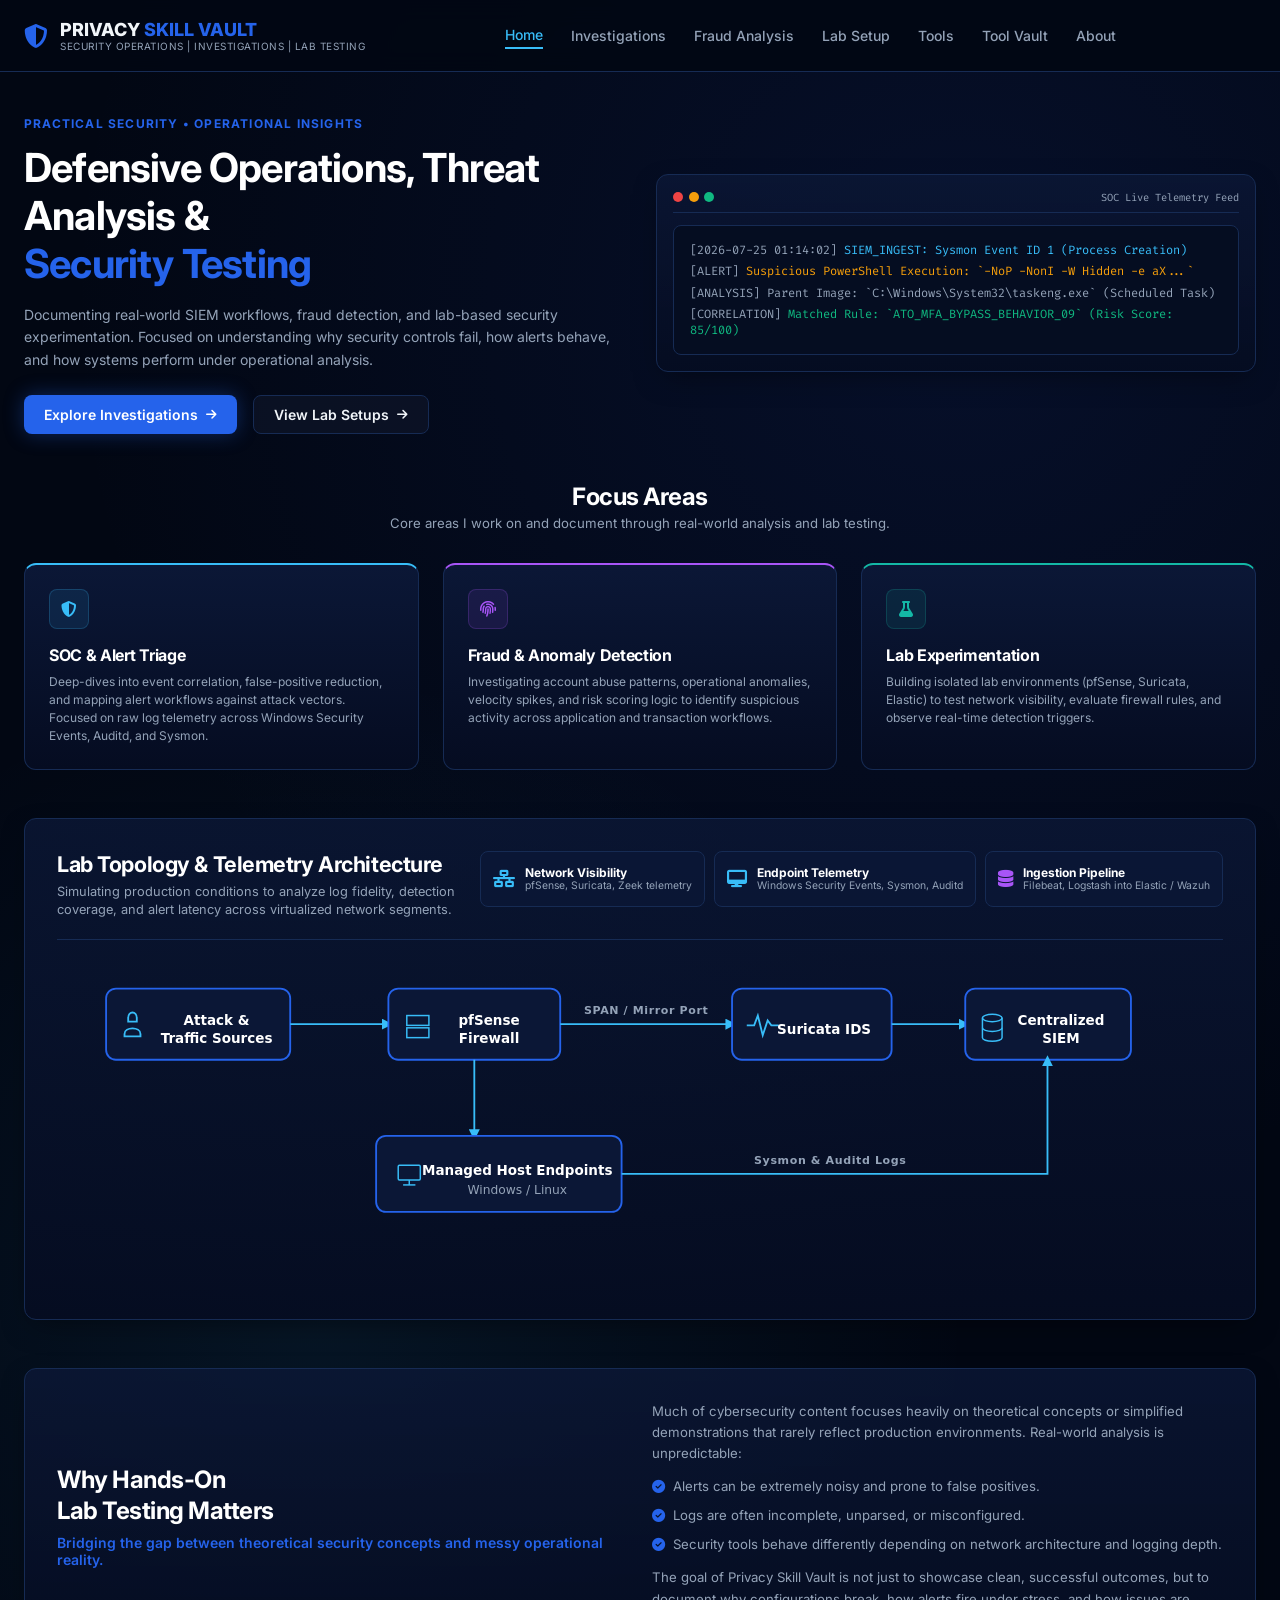
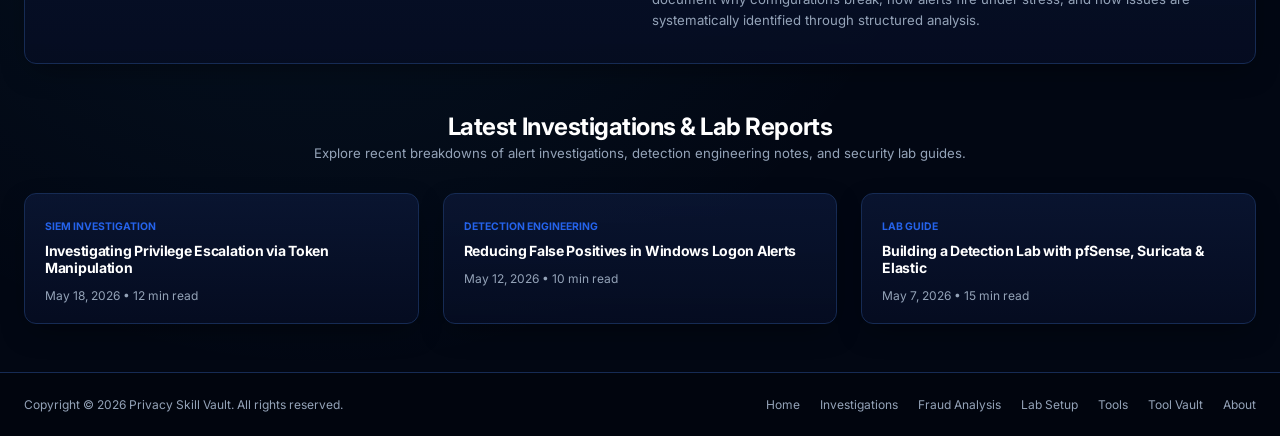
==== index.html @ c32d8d93 "Add styles for lab header and badges Added styles for lab header and badges layout." ====
<!DOCTYPE html>
<html lang="en">
<head>
  <meta charset="UTF-8">
  <meta name="viewport" content="width=device-width, initial-scale=1.0">
  <title>Privacy Skill Vault | Security Operations & Labs</title>
  
  <meta name="description" content="Documenting real-world threat analysis, cyber fraud administration, and lab-based defensive engineering.">
  <meta property="og:title" content="Privacy Skill Vault | Security Operations & Labs">
  <meta property="og:description" content="Operational investigations, fraud detection logic, and security lab blueprints.">
  <meta property="og:type" content="website">

  <link rel="preconnect" href="https://fonts.googleapis.com">
  <link rel="preconnect" href="https://fonts.gstatic.com" crossorigin>
  <link href="https://fonts.googleapis.com/css2?family=Fira+Code:wght@400;500;600&family=Inter:wght@400;500;600;700;800&display=swap" rel="stylesheet">
  
  <link rel="stylesheet" href="assets/css/style.css">
  <link rel="stylesheet" href="assets/css/responsive.css">
  <link rel="stylesheet" href="assets/css/animations.css">
  <link rel="stylesheet" href="https://cdnjs.cloudflare.com/ajax/libs/font-awesome/6.4.0/css/all.min.css">
</head>
<body>

  <!-- GLOBAL NAVBAR -->
  <header class="navbar">
    <div class="max-container nav-wrapper">
      <a href="index.html" class="brand-logo">
        <i class="fa-solid fa-shield-halved brand-logo-icon"></i>
        <div>
          <div class="brand-title">PRIVACY <span style="color: var(--accent-blue);">SKILL VAULT</span></div>
          <div class="brand-subtitle">Security Operations | Investigations | Lab Testing</div>
        </div>
      </a>

      <nav class="nav-links">
        <a href="index.html">Home</a>
        <a href="investigations.html">Investigations</a>
        <a href="fraud-analysis.html">Fraud Analysis</a>
        <a href="lab-setup.html">Lab Setup</a>
        <a href="tools.html">Tools</a>
        <a href="vault.html">Tool Vault</a>
        <a href="about.html">About</a>
      </nav>

      <div style="color: var(--text-muted); cursor: pointer;">
      </div>
    </div>
  </header>

  <!-- MAIN CONTENT CONTAINER -->
  <main class="max-container" style="padding-top: 2.5rem; padding-bottom: 3rem;">

    <!-- 1. HERO SECTION -->
    <section>
      <div class="grid-2" style="align-items: center; gap: 2rem;">
        <div>
          <span style="font-size: 0.75rem; font-weight: 700; letter-spacing: 0.1em; color: var(--accent-blue); text-transform: uppercase;">
            PRACTICAL SECURITY • OPERATIONAL INSIGHTS
          </span>
          <h1 style="font-size: 2.5rem; line-height: 1.2; margin-top: 0.75rem; margin-bottom: 1rem;">
            Defensive Operations, Threat Analysis & <br/><span style="color: var(--accent-blue);">Security Testing</span>
          </h1>
          <p style="color: var(--text-muted); font-size: 0.875rem; line-height: 1.6; margin-bottom: 1.5rem;">
            Documenting real-world SIEM workflows, fraud detection, and lab-based security experimentation. Focused on understanding why security controls fail, how alerts behave, and how systems perform under operational analysis.
          </p>
          <div style="display: flex; gap: 1rem;">
            <a href="investigations.html" class="btn btn-primary">
              Explore Investigations <i class="fa-solid fa-arrow-right" style="font-size: 0.75rem;"></i>
            </a>
            <a href="lab-setup.html" class="btn btn-secondary">
              View Lab Setups <i class="fa-solid fa-arrow-right" style="font-size: 0.75rem;"></i>
            </a>
          </div>
        </div>

        <div class="section-card" style="padding: 1rem;">
          <div class="flex-between" style="border-bottom: 1px solid var(--border-color); padding-bottom: 0.5rem; margin-bottom: 0.75rem;">
            <div style="display: flex; gap: 0.35rem;">
              <span style="width: 10px; height: 10px; border-radius: 50%; background: #ef4444; display: inline-block;"></span>
              <span style="width: 10px; height: 10px; border-radius: 50%; background: #f59e0b; display: inline-block;"></span>
              <span style="width: 10px; height: 10px; border-radius: 50%; background: #10b981; display: inline-block;"></span>
            </div>
            <span class="mono-font" style="font-size: 0.65rem; color: var(--text-muted);">SOC Live Telemetry Feed</span>
          </div>
          <div class="code-container">
            <p style="color: var(--cyan-glow);"><span style="color: var(--text-muted);">[2026-07-25 01:14:02]</span> SIEM_INGEST: Sysmon Event ID 1 (Process Creation)</p>
            <p style="color: var(--amber-alert); margin-top: 0.35rem;"><span style="color: var(--text-muted);">[ALERT]</span> Suspicious PowerShell Execution: `-NoP -NonI -W Hidden -e aX...`</p>
            <p style="color: var(--text-muted); margin-top: 0.35rem;"><span style="color: var(--text-muted);">[ANALYSIS]</span> Parent Image: `C:\Windows\System32\taskeng.exe` (Scheduled Task)</p>
            <p style="color: var(--emerald-success); margin-top: 0.35rem;"><span style="color: var(--text-muted);">[CORRELATION]</span> Matched Rule: `ATO_MFA_BYPASS_BEHAVIOR_09` (Risk Score: 85/100)</p>
          </div>
        </div>
      </div>
    </section>

    <!-- 2. FOCUS AREAS -->
    <section class="space-y">
      <div style="text-align: center; margin-bottom: 2rem;">
        <h2 style="font-size: 1.5rem;">Focus Areas</h2>
        <p style="color: var(--text-muted); font-size: 0.825rem; margin-top: 0.25rem;">Core areas I work on and document through real-world analysis and lab testing.</p>
      </div>

      <div class="grid-3">
        <div class="focus-card soc">
          <div style="width: 2.5rem; height: 2.5rem; border-radius: 0.5rem; background: rgba(56, 189, 248, 0.1); color: var(--cyan-glow); border: 1px solid rgba(56, 189, 248, 0.2); display: flex; align-items: center; justify-content: center; margin-bottom: 1rem;">
            <i class="fa-solid fa-shield-halved"></i>
          </div>
          <h3 style="font-size: 1rem; margin-bottom: 0.5rem;">SOC & Alert Triage</h3>
          <p style="color: var(--text-muted); font-size: 0.75rem; line-height: 1.5;">
            Deep-dives into event correlation, false-positive reduction, and mapping alert workflows against attack vectors. Focused on raw log telemetry across Windows Security Events, Auditd, and Sysmon.
          </p>
        </div>

        <div class="focus-card fraud">
          <div style="width: 2.5rem; height: 2.5rem; border-radius: 0.5rem; background: rgba(168, 85, 247, 0.1); color: var(--purple-glow); border: 1px solid rgba(168, 85, 247, 0.2); display: flex; align-items: center; justify-content: center; margin-bottom: 1rem;">
            <i class="fa-solid fa-fingerprint"></i>
          </div>
          <h3 style="font-size: 1rem; margin-bottom: 0.5rem;">Fraud & Anomaly Detection</h3>
          <p style="color: var(--text-muted); font-size: 0.75rem; line-height: 1.5;">
            Investigating account abuse patterns, operational anomalies, velocity spikes, and risk scoring logic to identify suspicious activity across application and transaction workflows.
          </p>
        </div>

        <div class="focus-card lab">
          <div style="width: 2.5rem; height: 2.5rem; border-radius: 0.5rem; background: rgba(20, 184, 166, 0.1); color: var(--teal-glow); border: 1px solid rgba(20, 184, 166, 0.2); display: flex; align-items: center; justify-content: center; margin-bottom: 1rem;">
            <i class="fa-solid fa-flask"></i>
          </div>
          <h3 style="font-size: 1rem; margin-bottom: 0.5rem;">Lab Experimentation</h3>
          <p style="color: var(--text-muted); font-size: 0.75rem; line-height: 1.5;">
            Building isolated lab environments (pfSense, Suricata, Elastic) to test network visibility, evaluate firewall rules, and observe real-time detection triggers.
          </p>
        </div>
      </div>
    </section>

    <!-- 3. LAB TOPOLOGY ARCHITECTURE -->
    <section class="section-card space-y">

      <style>
    .lab-header-container {
      display: flex;
      justify-content: space-between;
      align-items: center;
      border-bottom: 1px solid var(--border-color);
      padding-bottom: 1.25rem;
      margin-bottom: 1.5rem;
      gap: 1rem;
    }

    .lab-badges-wrapper {
      display: flex;
      gap: 0.6rem;
      flex-shrink: 0;
      align-items: center;
    }

    @media (max-width: 768px) {
      .lab-header-container {
        flex-direction: column;
        align-items: flex-start;
      }

      .lab-badges-wrapper {
        width: 100%;
        overflow-x: auto;
        padding-bottom: 0.5rem;
      }

      .lab-badge-item {
        min-width: 150px !important;
      }
    }
  </style>
      
      <!-- Top Header Row (Title Left + 3 Badges Right) -->
      <div style="display: flex; justify-content: space-between; align-items: flex-start; border-bottom: 1px solid var(--border-color); padding-bottom: 1.25rem; margin-bottom: 1.5rem; gap: 1rem;">
        
        <!-- Left Side: Title & Subtitle -->
        <div style="flex: 1; min-width: 250px;">
          <h2 style="font-size: 1.35rem; font-weight: 700; color: #fff; margin: 0 0 0.35rem 0;">Lab Topology &amp; Telemetry Architecture</h2>
          <p style="color: var(--text-muted); font-size: 0.8rem; margin: 0; line-height: 1.4; max-width: 480px;">
            Simulating production conditions to analyze log fidelity, detection coverage, and alert latency across virtualized network segments.
          </p>
        </div>

        <!-- Right Side: 3 Horizontal Badges -->
        <div style="display: flex; gap: 0.6rem; flex-shrink: 0; align-items: center;">
          
          <!-- Badge 1 -->
          <div style="background: rgba(11, 23, 54, 0.9); border: 1px solid var(--border-color); border-radius: 0.5rem; padding: 0.85rem 0.75rem; display: flex; align-items: center; gap: 0.6rem; min-width: 170px;">
            <i class="fa-solid fa-network-wired" style="color: var(--cyan-glow); font-size: 1.1rem; flex-shrink: 0;"></i>
            <div>
              <strong style="color: #fff; font-size: 0.75rem; display: block; line-height: 1.2;">Network Visibility</strong>
              <span style="color: var(--text-muted); font-size: 0.65rem; display: block; line-height: 1.2;">pfSense, Suricata, Zeek telemetry</span>
            </div>
          </div>

          <!-- Badge 2 -->
          <div style="background: rgba(11, 23, 54, 0.9); border: 1px solid var(--border-color); border-radius: 0.5rem; padding: 0.85rem 0.75rem; display: flex; align-items: center; gap: 0.6rem; min-width: 170px;">
            <i class="fa-solid fa-desktop" style="color: var(--cyan-glow); font-size: 1.1rem; flex-shrink: 0;"></i>
            <div>
              <strong style="color: #fff; font-size: 0.75rem; display: block; line-height: 1.2;">Endpoint Telemetry</strong>
              <span style="color: var(--text-muted); font-size: 0.65rem; display: block; line-height: 1.2;">Windows Security Events, Sysmon, Auditd</span>
            </div>
          </div>

          <!-- Badge 3 -->
          <div style="background: rgba(11, 23, 54, 0.9); border: 1px solid var(--border-color); border-radius: 0.5rem; padding: 0.85rem 0.75rem; display: flex; align-items: center; gap: 0.6rem; min-width: 170px;">
            <i class="fa-solid fa-database" style="color: var(--purple-glow); font-size: 1.1rem; flex-shrink: 0;"></i>
            <div>
              <strong style="color: #fff; font-size: 0.75rem; display: block; line-height: 1.2;">Ingestion Pipeline</strong>
              <span style="color: var(--text-muted); font-size: 0.65rem; display: block; line-height: 1.2;">Filebeat, Logstash into Elastic / Wazuh</span>
            </div>
          </div>

        </div>
      </div>

      <!-- Diagram Canvas -->
      <div style=padding: 2rem 1.5rem; border-radius: 0.75rem; border: 1px solid var(--border-color); position: relative; overflow-x: auto;">
        <svg viewBox="0 0 950 260" style="width: 100%; min-width: 800px; height: auto; font-family: system-ui, -apple-system, sans-serif;">
          <defs>
            <marker id="blue-arrow" viewBox="0 0 10 10" refX="6" refY="5" markerWidth="6" markerHeight="6" orient="auto-start-reverse">
              <path d="M 0 0 L 10 5 L 0 10 z" fill="#38bdf8" />
            </marker>
          </defs>

          <!-- 1. Attack & Traffic Sources Node -->
          <g transform="translate(40, 20)">
            <rect width="150" height="58" rx="8" fill="#0b1736" stroke="#2563eb" stroke-width="1.5"/>
            <!-- Attacker Icon -->
            <path d="M18 24 C18 18 25 18 25 24 L25 27 L18 27 Z M15 37 C15 31 28 31 28 37 L28 39 L15 39 Z" fill="none" stroke="#38bdf8" stroke-width="1.5"/>
            <text x="90" y="30" fill="#fff" text-anchor="middle" font-size="11" font-weight="700">Attack &amp;</text>
            <text x="90" y="44" fill="#fff" text-anchor="middle" font-size="11" font-weight="700">Traffic Sources</text>
          </g>

          <!-- Arrow 1: Attack -> pfSense -->
          <line x1="190" y1="49" x2="270" y2="49" stroke="#38bdf8" stroke-width="1.5" marker-end="url(#blue-arrow)"/>

          <!-- 2. pfSense Firewall Node -->
          <g transform="translate(270, 20)">
            <rect width="140" height="58" rx="8" fill="#0b1736" stroke="#2563eb" stroke-width="1.5"/>
            <!-- Firewall Bricks Icon -->
            <rect x="15" y="22" width="18" height="8" fill="none" stroke="#38bdf8" stroke-width="1.2"/>
            <rect x="15" y="32" width="18" height="8" fill="none" stroke="#38bdf8" stroke-width="1.2"/>
            <text x="82" y="30" fill="#fff" text-anchor="middle" font-size="11" font-weight="700">pfSense</text>
            <text x="82" y="44" fill="#fff" text-anchor="middle" font-size="11" font-weight="700">Firewall</text>
          </g>

          <!-- Arrow 2: pfSense -> Suricata (SPAN / Mirror Port) -->
          <line x1="410" y1="49" x2="550" y2="49" stroke="#38bdf8" stroke-width="1.5" marker-end="url(#blue-arrow)"/>
          <text x="480" y="41" fill="#94a3b8" text-anchor="middle" font-size="9" font-weight="600" letter-spacing="0.5">SPAN / Mirror Port</text>

          <!-- 3. Suricata IDS Node -->
          <g transform="translate(550, 20)">
            <rect width="130" height="58" rx="8" fill="#0b1736" stroke="#2563eb" stroke-width="1.5"/>
            <!-- Pulse Icon -->
            <path d="M12 30 L18 30 L21 22 L25 38 L29 26 L32 30 L38 30" fill="none" stroke="#38bdf8" stroke-width="1.5"/>
            <text x="75" y="37" fill="#fff" text-anchor="middle" font-size="11" font-weight="700">Suricata IDS</text>
          </g>

          <!-- Arrow 3: Suricata -> SIEM -->
          <line x1="680" y1="49" x2="740" y2="49" stroke="#38bdf8" stroke-width="1.5" marker-end="url(#blue-arrow)"/>

          <!-- 4. Centralized SIEM Node -->
          <g transform="translate(740, 20)">
            <rect width="135" height="58" rx="8" fill="#0b1736" stroke="#2563eb" stroke-width="1.5"/>
            <!-- Database Icon -->
            <ellipse cx="22" cy="24" rx="8" ry="3" fill="none" stroke="#38bdf8" stroke-width="1.2"/>
            <path d="M14 24 v8 c0 1.6 3.5 3 8 3 s8 -1.4 8 -3 v-8" fill="none" stroke="#38bdf8" stroke-width="1.2"/>
            <path d="M14 32 v8 c0 1.6 3.5 3 8 3 s8 -1.4 8 -3 v-8" fill="none" stroke="#38bdf8" stroke-width="1.2"/>
            <text x="78" y="30" fill="#fff" text-anchor="middle" font-size="11" font-weight="700">Centralized</text>
            <text x="78" y="44" fill="#fff" text-anchor="middle" font-size="11" font-weight="700">SIEM</text>
          </g>

          <!-- Downward Arrow from pfSense to Managed Host Endpoints -->
          <path d="M 340 78 L 340 140" fill="none" stroke="#38bdf8" stroke-width="1.5" marker-end="url(#blue-arrow)"/>

          <!-- 5. Managed Host Endpoints Node -->
          <g transform="translate(260, 140)">
            <rect width="200" height="62" rx="8" fill="#0b1736" stroke="#2563eb" stroke-width="1.5"/>
            <!-- Monitor Icon -->
            <rect x="18" y="24" width="18" height="12" rx="1" fill="none" stroke="#38bdf8" stroke-width="1.2"/>
            <line x1="27" y1="36" x2="27" y2="40" stroke="#38bdf8" stroke-width="1.2"/>
            <line x1="22" y1="40" x2="32" y2="40" stroke="#38bdf8" stroke-width="1.2"/>
            <text x="115" y="32" fill="#fff" text-anchor="middle" font-size="11" font-weight="700">Managed Host Endpoints</text>
            <text x="115" y="47" fill="#94a3b8" text-anchor="middle" font-size="10">Windows / Linux</text>
          </g>

          <!-- Arrow 4: Managed Host Endpoints -> Centralized SIEM (Sysmon & Auditd Logs) -->
          <path d="M 460 171 L 807 171 L 807 78" fill="none" stroke="#38bdf8" stroke-width="1.5" marker-end="url(#blue-arrow)"/>
          <text x="630" y="163" fill="#94a3b8" text-anchor="middle" font-size="9" font-weight="600" letter-spacing="0.5">Sysmon &amp; Auditd Logs</text>
        </svg>
      </div>

    </section>

    <!-- 4. OPERATIONAL METHODOLOGY -->
    <section class="section-card space-y">
      <div class="grid-2" style="align-items: center;">
        <div>
          <h2 style="font-size: 1.5rem; line-height: 1.3;">Why Hands-On<br/>Lab Testing Matters</h2>
          <p style="color: var(--accent-blue); font-size: 0.875rem; margin-top: 0.5rem; font-weight: 600;">Bridging the gap between theoretical security concepts and messy operational reality.</p>
        </div>
        <div style="font-size: 0.825rem; color: var(--text-muted); line-height: 1.6;">
          <p>Much of cybersecurity content focuses heavily on theoretical concepts or simplified demonstrations that rarely reflect production environments. Real-world analysis is unpredictable:</p>
          <ul style="list-style: none; margin-top: 0.75rem; display: flex; flex-direction: column; gap: 0.5rem;">
            <li style="display: flex; align-items: center; gap: 0.5rem;"><i class="fa-solid fa-circle-check" style="color: var(--accent-blue);"></i> Alerts can be extremely noisy and prone to false positives.</li>
            <li style="display: flex; align-items: center; gap: 0.5rem;"><i class="fa-solid fa-circle-check" style="color: var(--accent-blue);"></i> Logs are often incomplete, unparsed, or misconfigured.</li>
            <li style="display: flex; align-items: center; gap: 0.5rem;"><i class="fa-solid fa-circle-check" style="color: var(--accent-blue);"></i> Security tools behave differently depending on network architecture and logging depth.</li>
          </ul>
          <p style="margin-top: 0.75rem;">The goal of Privacy Skill Vault is not just to showcase clean, successful outcomes, but to document why configurations break, how alerts fire under stress, and how issues are systematically identified through structured analysis.</p>
        </div>
      </div>
    </section>

    <!-- 5. RECENT TECHNICAL WRITE-UPS -->
    <section class="space-y">
      <div style="text-align: center; margin-bottom: 2rem;">
        <h2 style="font-size: 1.5rem;">Latest Investigations & Lab Reports</h2>
        <p style="color: var(--text-muted); font-size: 0.825rem; margin-top: 0.25rem;">Explore recent breakdowns of alert investigations, detection engineering notes, and security lab guides.</p>
      </div>

      <div class="grid-3">
        <a href="investigations.html" class="section-card" style="padding: 1.25rem;">
          <span style="font-size: 0.65rem; color: var(--accent-blue); font-weight: 700;">SIEM INVESTIGATION</span>
          <h3 style="font-size: 0.875rem; margin-top: 0.5rem; margin-bottom: 0.75rem;">Investigating Privilege Escalation via Token Manipulation</h3>
          <p style="font-size: 0.75rem; color: var(--text-muted);">May 18, 2026 • 12 min read</p>
        </a>
        <a href="investigations.html" class="section-card" style="padding: 1.25rem;">
          <span style="font-size: 0.65rem; color: var(--accent-blue); font-weight: 700;">DETECTION ENGINEERING</span>
          <h3 style="font-size: 0.875rem; margin-top: 0.5rem; margin-bottom: 0.75rem;">Reducing False Positives in Windows Logon Alerts</h3>
          <p style="font-size: 0.75rem; color: var(--text-muted);">May 12, 2026 • 10 min read</p>
        </a>
        <a href="lab-setup.html" class="section-card" style="padding: 1.25rem;">
          <span style="font-size: 0.65rem; color: var(--accent-blue); font-weight: 700;">LAB GUIDE</span>
          <h3 style="font-size: 0.875rem; margin-top: 0.5rem; margin-bottom: 0.75rem;">Building a Detection Lab with pfSense, Suricata & Elastic</h3>
          <p style="font-size: 0.75rem; color: var(--text-muted);">May 7, 2026 • 15 min read</p>
        </a>
      </div>
    </section>

  </main>

  <!-- GLOBAL FOOTER -->
  <footer class="footer">
    <div class="max-container flex-between">
      <div>Copyright © 2026 Privacy Skill Vault. All rights reserved.</div>
      <div style="display: flex; gap: 1.25rem;">
        <a href="index.html">Home</a>
        <a href="investigations.html">Investigations</a>
        <a href="fraud-analysis.html">Fraud Analysis</a>
        <a href="lab-setup.html">Lab Setup</a>
        <a href="tools.html">Tools</a>
        <a href="vault.html">Tool Vault</a>
        <a href="about.html">About</a>
      </div>
    </div>
  </footer>

  <script src="assets/js/main.js"></script>
  <script src="assets/js/animations.js"></script>
</body>
</html>
---- assets/css/style.css ----
/* ================= GLOBAL CUSTOM PROPERTIES & DARK SOC THEME ================= */
:root {
  --bg-dark: #020713;
  --bg-surface: #0b1736;
  --bg-surface-alt: #050c21;
  --bg-code: #050d21;
  --border-color: #162b54;
  --text-main: #f1f5f9;
  --text-muted: #94a3b8;
  --text-bright: #ffffff;
  
  --accent-blue: #2563eb;
  --accent-blue-hover: #1d4ed8;
  --cyan-glow: #38bdf8;
  --purple-glow: #a855f7;
  --teal-glow: #14b8a6;
  --amber-alert: #f59e0b;
  --emerald-success: #10b981;

  --font-sans: 'Inter', system-ui, -apple-system, sans-serif;
  --font-mono: 'Fira Code', monospace;

  --shadow-card: 0 10px 30px -10px rgba(0, 0, 0, 0.5);
  --shadow-blue-glow: 0 0 20px rgba(37, 99, 235, 0.35);
  --radius-card: 0.75rem;
  --radius-btn: 0.5rem;
  --max-width: 1280px;
}

/* Base Styles */
* { box-sizing: border-box; margin: 0; padding: 0; }

html {
  scroll-behavior: smooth;
  font-family: var(--font-sans);
  background-color: var(--bg-dark);
  color: var(--text-main);
}

body {
  min-height: 100vh;
  display: flex;
  flex-direction: column;
  justify-content: space-between;
  background: 
    radial-gradient(circle at 75% 15%, rgba(30, 64, 175, 0.15) 0%, transparent 45%),
    radial-gradient(circle at 25% 65%, rgba(56, 189, 248, 0.08) 0%, transparent 40%);
  background-color: var(--bg-dark);
}

a { color: inherit; text-decoration: none; }
h1, h2, h3, h4 { color: var(--text-bright); font-weight: 700; letter-spacing: -0.02em; }

.mono-font { font-family: var(--font-mono); }
.max-container { max-width: var(--max-width); margin: 0 auto; padding: 0 1.5rem; width: 100%; }

/* Navigation Bar */
.navbar {
  position: sticky; top: 0; z-index: 50;
  background-color: rgba(2, 7, 19, 0.9);
  backdrop-filter: blur(12px);
  border-bottom: 1px solid var(--border-color);
  height: 4.5rem; display: flex; align-items: center;
}
.nav-wrapper { display: flex; align-items: center; justify-content: space-between; width: 100%; }
.brand-logo { display: flex; align-items: center; gap: 0.75rem; }
.brand-logo-icon { color: var(--accent-blue); font-size: 1.5rem; }
.brand-title { font-size: 1.125rem; font-weight: 800; }
.brand-subtitle { font-size: 0.625rem; color: var(--text-muted); text-transform: uppercase; letter-spacing: 0.05em; }

.nav-links { display: flex; align-items: center; gap: 1.75rem; font-size: 0.875rem; font-weight: 500; color: var(--text-muted); }
.nav-links a { padding: 0.25rem 0; transition: color 0.2s; }
.nav-links a:hover { color: var(--text-bright); }
.nav-links a.active { color: var(--cyan-glow); border-bottom: 2px solid var(--cyan-glow); }

/* Buttons */
.btn {
  display: inline-flex; align-items: center; justify-content: center; gap: 0.5rem;
  font-size: 0.875rem; font-weight: 600; padding: 0.625rem 1.25rem; border-radius: var(--radius-btn);
  transition: all 0.2s ease-in-out; cursor: pointer; border: none;
}
.btn-primary { background-color: var(--accent-blue); color: var(--text-bright); box-shadow: var(--shadow-blue-glow); }
.btn-primary:hover { background-color: var(--accent-blue-hover); }
.btn-secondary { background-color: rgba(15, 23, 42, 0.6); border: 1px solid var(--border-color); color: var(--text-main); }
.btn-secondary:hover { border-color: var(--text-muted); background-color: rgba(30, 41, 59, 0.8); }

/* Cards & Layout */
.section-card {
  background: linear-gradient(180deg, rgba(11, 23, 54, 0.8) 0%, rgba(5, 12, 33, 0.95) 100%);
  border: 1px solid var(--border-color);
  border-radius: var(--radius-card);
  padding: 2rem;
  box-shadow: var(--shadow-card);
}

.focus-card {
  background: linear-gradient(180deg, #0b1736 0%, #050c21 100%);
  border: 1px solid var(--border-color); border-radius: var(--radius-card); padding: 1.5rem;
  transition: transform 0.2s, box-shadow 0.2s;
}
.focus-card:hover { transform: translateY(-2px); }
.focus-card.soc { border-top: 2px solid var(--cyan-glow); }
.focus-card.fraud { border-top: 2px solid var(--purple-glow); }
.focus-card.lab { border-top: 2px solid var(--teal-glow); }

.code-container {
  background-color: var(--bg-code); border: 1px solid var(--border-color);
  border-radius: 0.5rem; padding: 1rem; font-family: var(--font-mono);
  font-size: 0.75rem; overflow-x: auto; color: #e2e8f0; position: relative;
}

.grid-2 { display: grid; grid-template-columns: repeat(2, 1fr); gap: 1.5rem; }
.grid-3 { display: grid; grid-template-columns: repeat(3, 1fr); gap: 1.5rem; }
.grid-4 { display: grid; grid-template-columns: repeat(4, 1fr); gap: 1rem; }
.flex-between { display: flex; align-items: center; justify-content: space-between; }
.space-y { margin-top: 3rem; }

.footer {
  border-top: 1px solid var(--border-color);
  background-color: rgba(2, 5, 14, 0.9);
  padding: 1.5rem 0; font-size: 0.75rem; color: var(--text-muted);
}
---- assets/css/responsive.css ----
@media (max-width: 1024px) {
  .grid-4 { grid-template-columns: repeat(2, 1fr); }
}

@media (max-width: 768px) {
  .nav-links { display: none; }
  .grid-2, .grid-3, .grid-4 { grid-template-columns: 1fr; }
  .flex-between { flex-direction: column; align-items: flex-start; gap: 1rem; }
  .navbar { padding: 0 1rem; }
}
---- assets/css/animations.css ----
@keyframes fadeIn {
  from { opacity: 0; transform: translateY(6px); }
  to { opacity: 1; transform: translateY(0); }
}

.fade-in {
  animation: fadeIn 0.3s ease-in-out forwards;
}
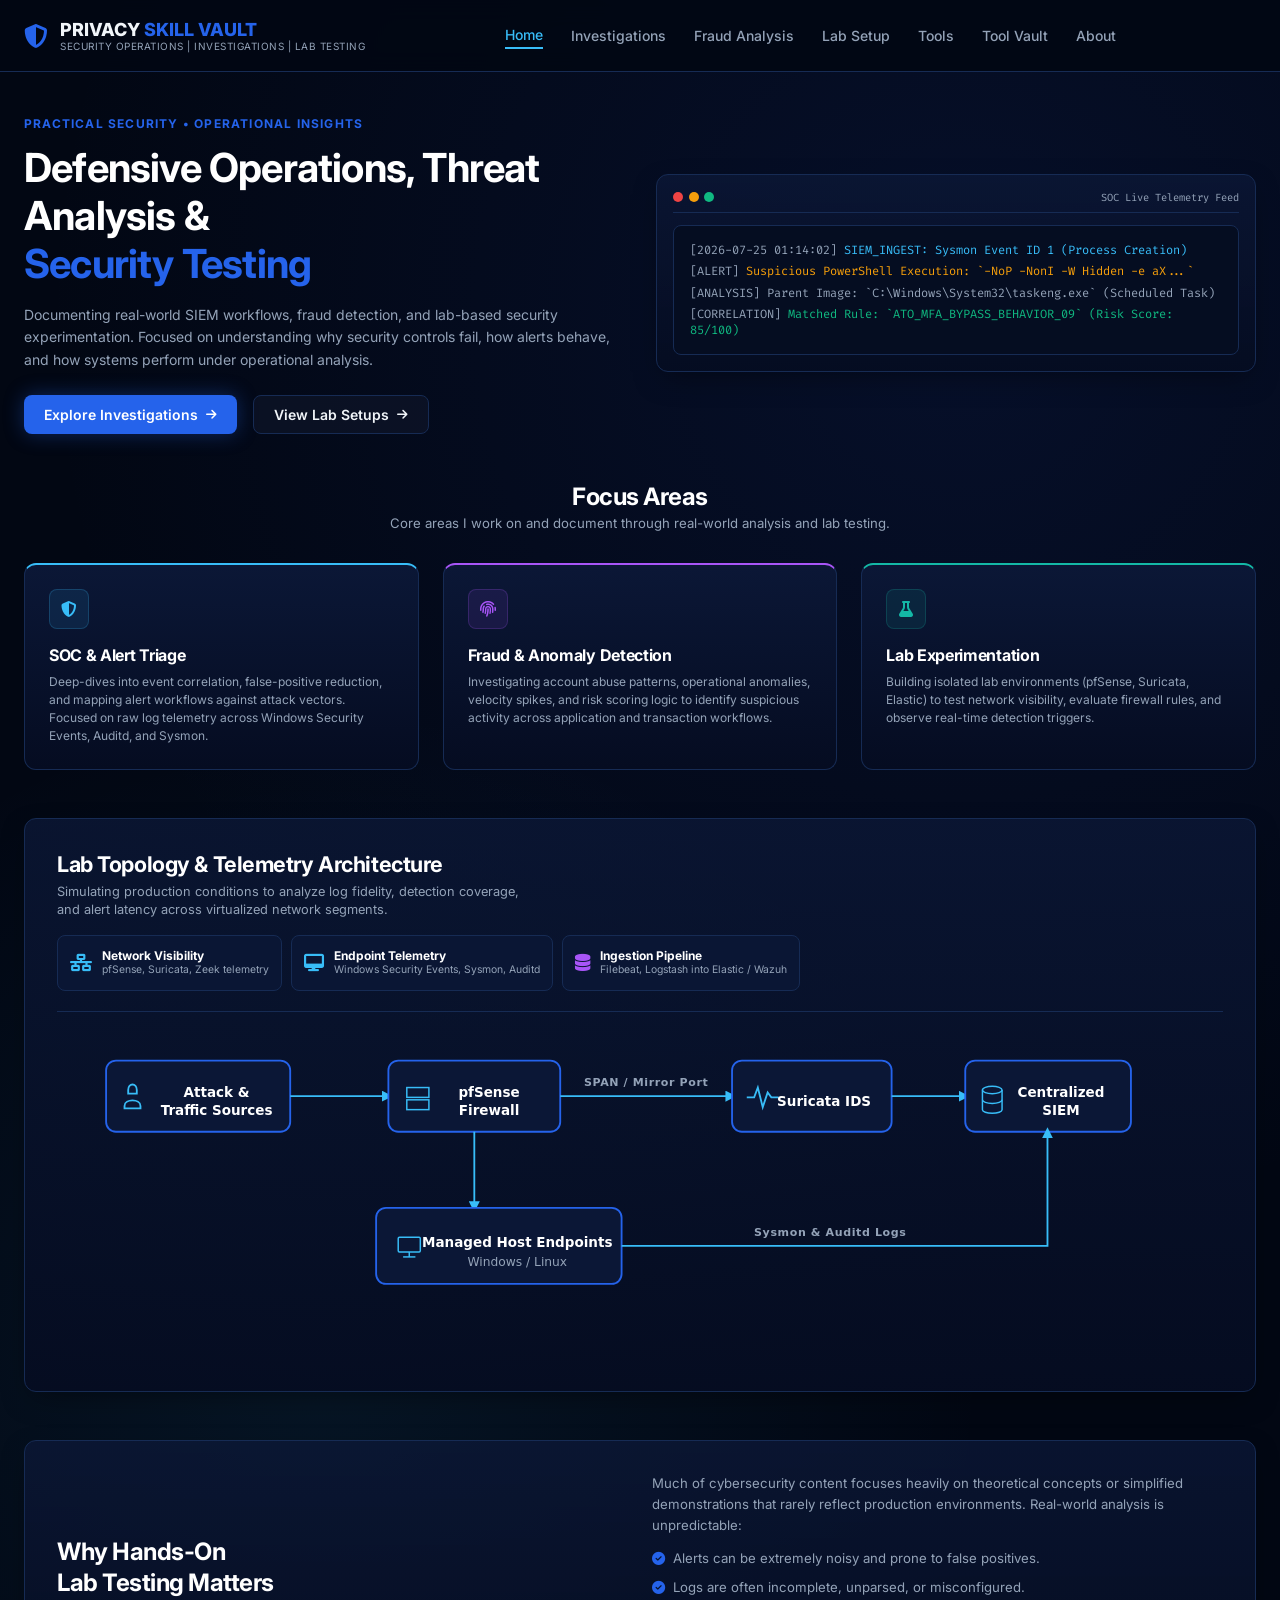
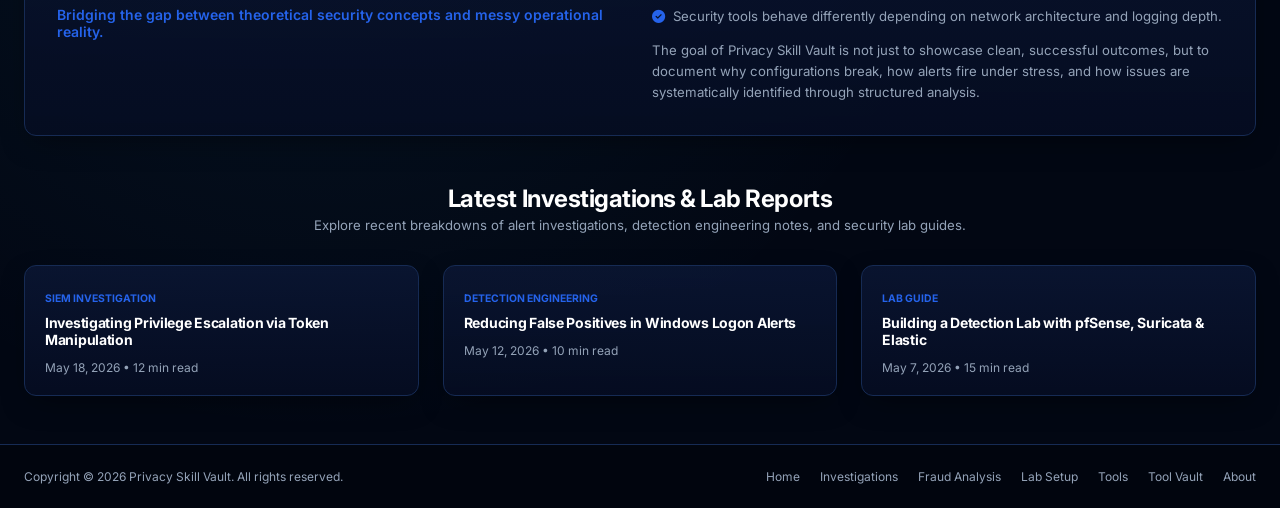
==== commit 73ea0bd0: "Refactor header layout and diagram canvas styles Updated styles for header and diagram canvas." ====
--- a/index.html
+++ b/index.html
@@ -172,7 +172,7 @@
   </style>
       
       <!-- Top Header Row (Title Left + 3 Badges Right) -->
-      <div style="display: flex; justify-content: space-between; align-items: flex-start; border-bottom: 1px solid var(--border-color); padding-bottom: 1.25rem; margin-bottom: 1.5rem; gap: 1rem;">
+      <div class="flex-between" style="border-bottom: 1px solid var(--border-color); padding-bottom: 1.25rem; margin-bottom: 1.5rem; flex-wrap: wrap; gap: 1rem; overflow: hidden; flex-direction: column; align-items: flex-start;">
         
         <!-- Left Side: Title & Subtitle -->
         <div style="flex: 1; min-width: 250px;">
@@ -216,7 +216,7 @@
       </div>
 
       <!-- Diagram Canvas -->
-      <div style=padding: 2rem 1.5rem; border-radius: 0.75rem; border: 1px solid var(--border-color); position: relative; overflow-x: auto;">
+      <div style=padding: 1.5rem 1rem; border-radius: 0.75rem; border: 1px solid var(--border-color); position: relative; overflow-x: auto !important; width: 100%; box-sizing: border-box;">
         <svg viewBox="0 0 950 260" style="width: 100%; min-width: 800px; height: auto; font-family: system-ui, -apple-system, sans-serif;">
           <defs>
             <marker id="blue-arrow" viewBox="0 0 10 10" refX="6" refY="5" markerWidth="6" markerHeight="6" orient="auto-start-reverse">
--- a/assets/css/responsive.css
+++ b/assets/css/responsive.css
@@ -8,3 +8,13 @@
   .flex-between { flex-direction: column; align-items: flex-start; gap: 1rem; }
   .navbar { padding: 0 1rem; }
 }
+
+html, body {
+  overflow-x: hidden;
+  max-width: 100vw;
+}
+
+svg {
+  touch-action: pan-x pan-y;
+  pointer-events: auto;
+}
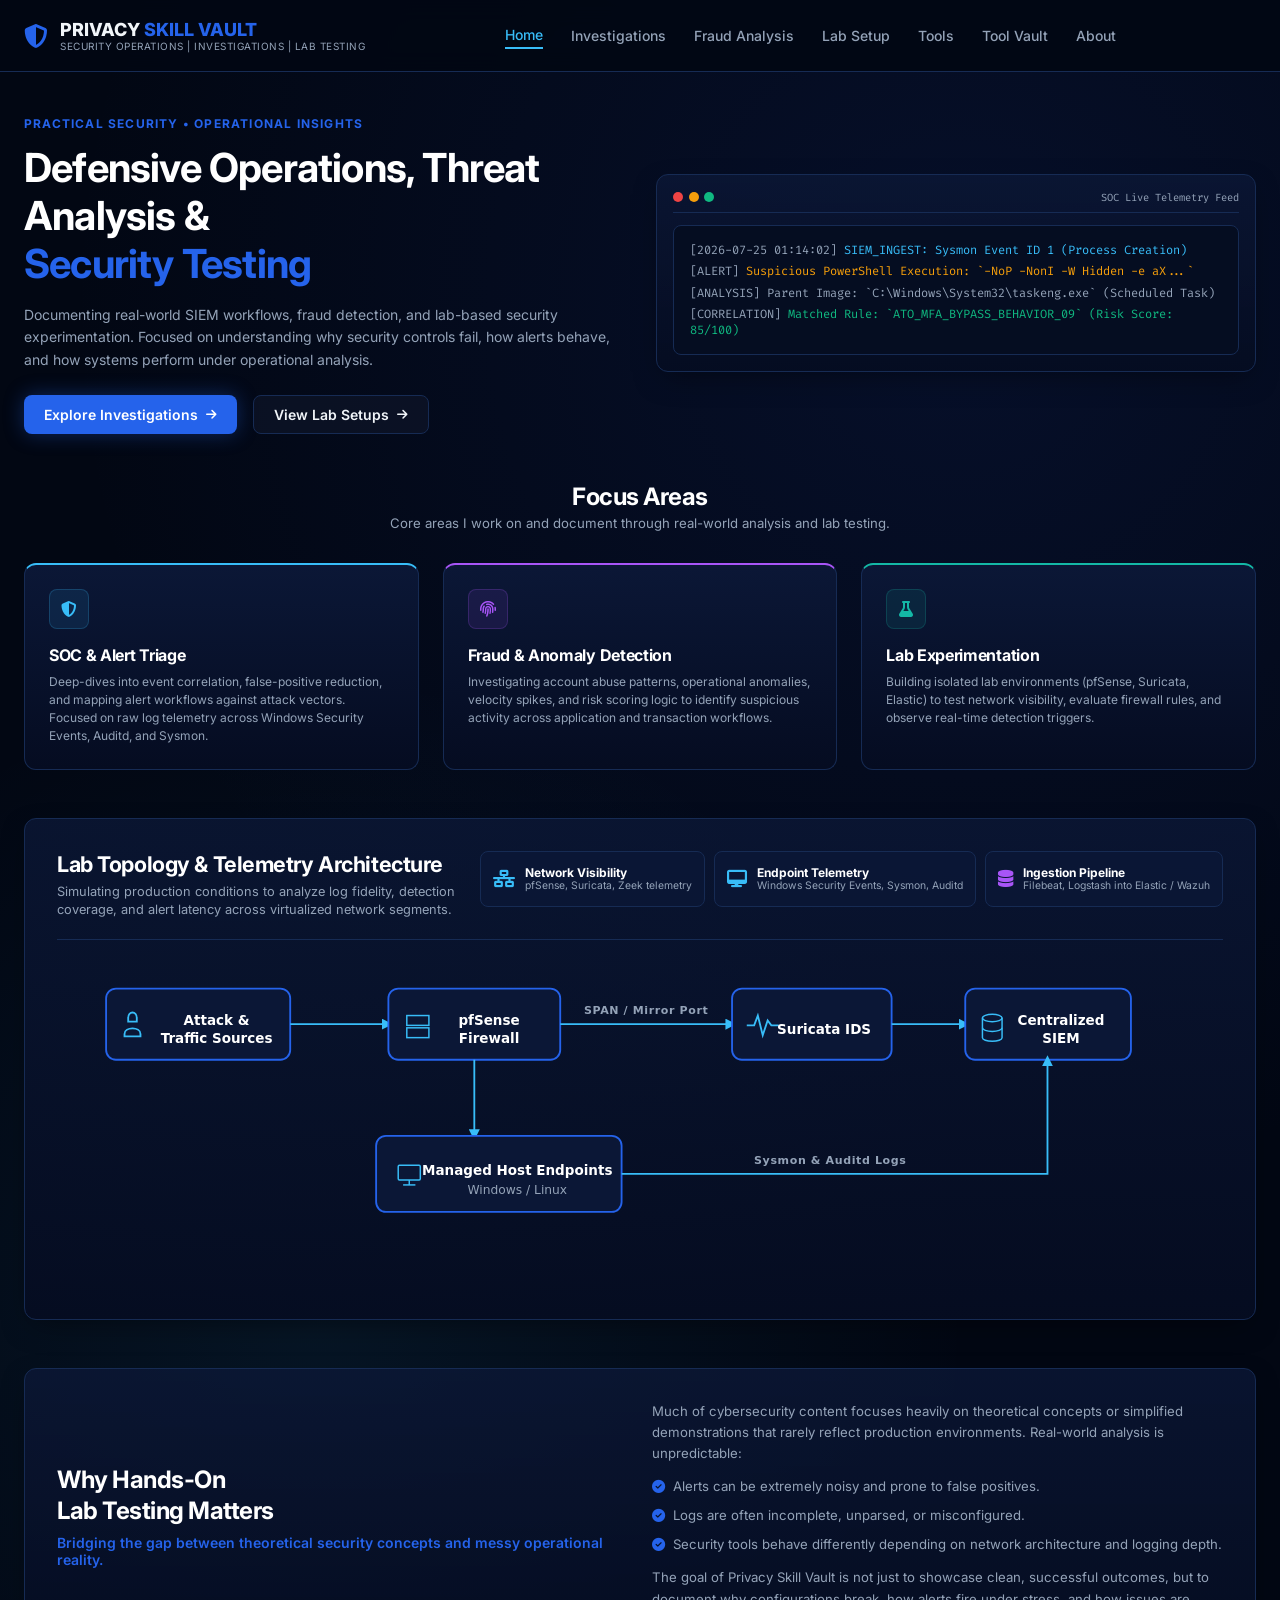
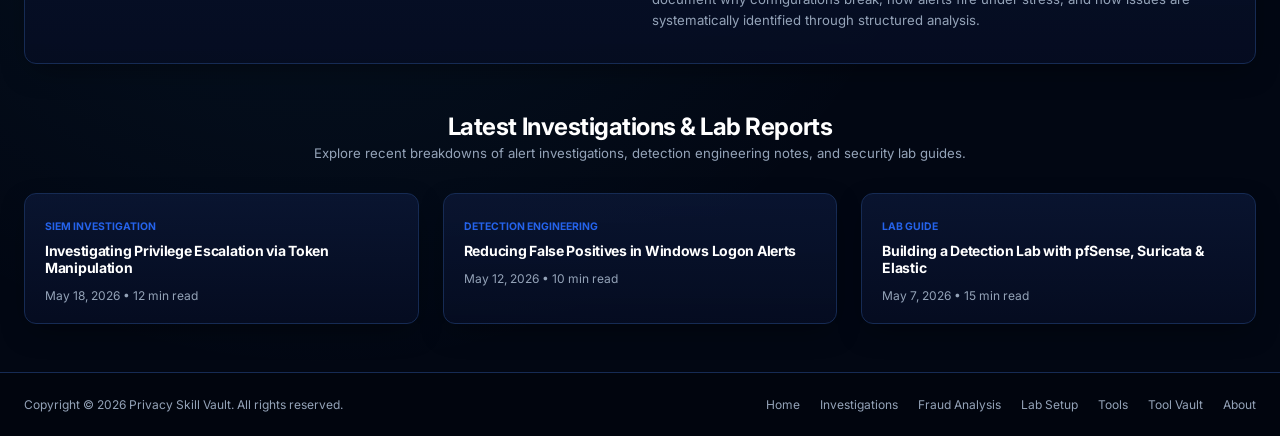
==== commit 8deb89aa: "Refactor top header row layout in index.html Updated the layout of the top header row for better ali" ====
--- a/index.html
+++ b/index.html
@@ -171,8 +171,8 @@
     }
   </style>
       
-      <!-- Top Header Row (Title Left + 3 Badges Right) -->
-      <div class="flex-between" style="border-bottom: 1px solid var(--border-color); padding-bottom: 1.25rem; margin-bottom: 1.5rem; flex-wrap: wrap; gap: 1rem; overflow: hidden; flex-direction: column; align-items: flex-start;">
+      <!-- Top Header Row (Title Left + 3 Badges Right) -->   
+        <div class="flex-between" style="border-bottom: 1px solid var(--border-color); padding-bottom: 1.25rem; margin-bottom: 1.5rem; flex-wrap: wrap; gap: 1rem; align-items: flex-start; width: 100%; box-sizing: border-box;">
         
         <!-- Left Side: Title & Subtitle -->
         <div style="flex: 1; min-width: 250px;">
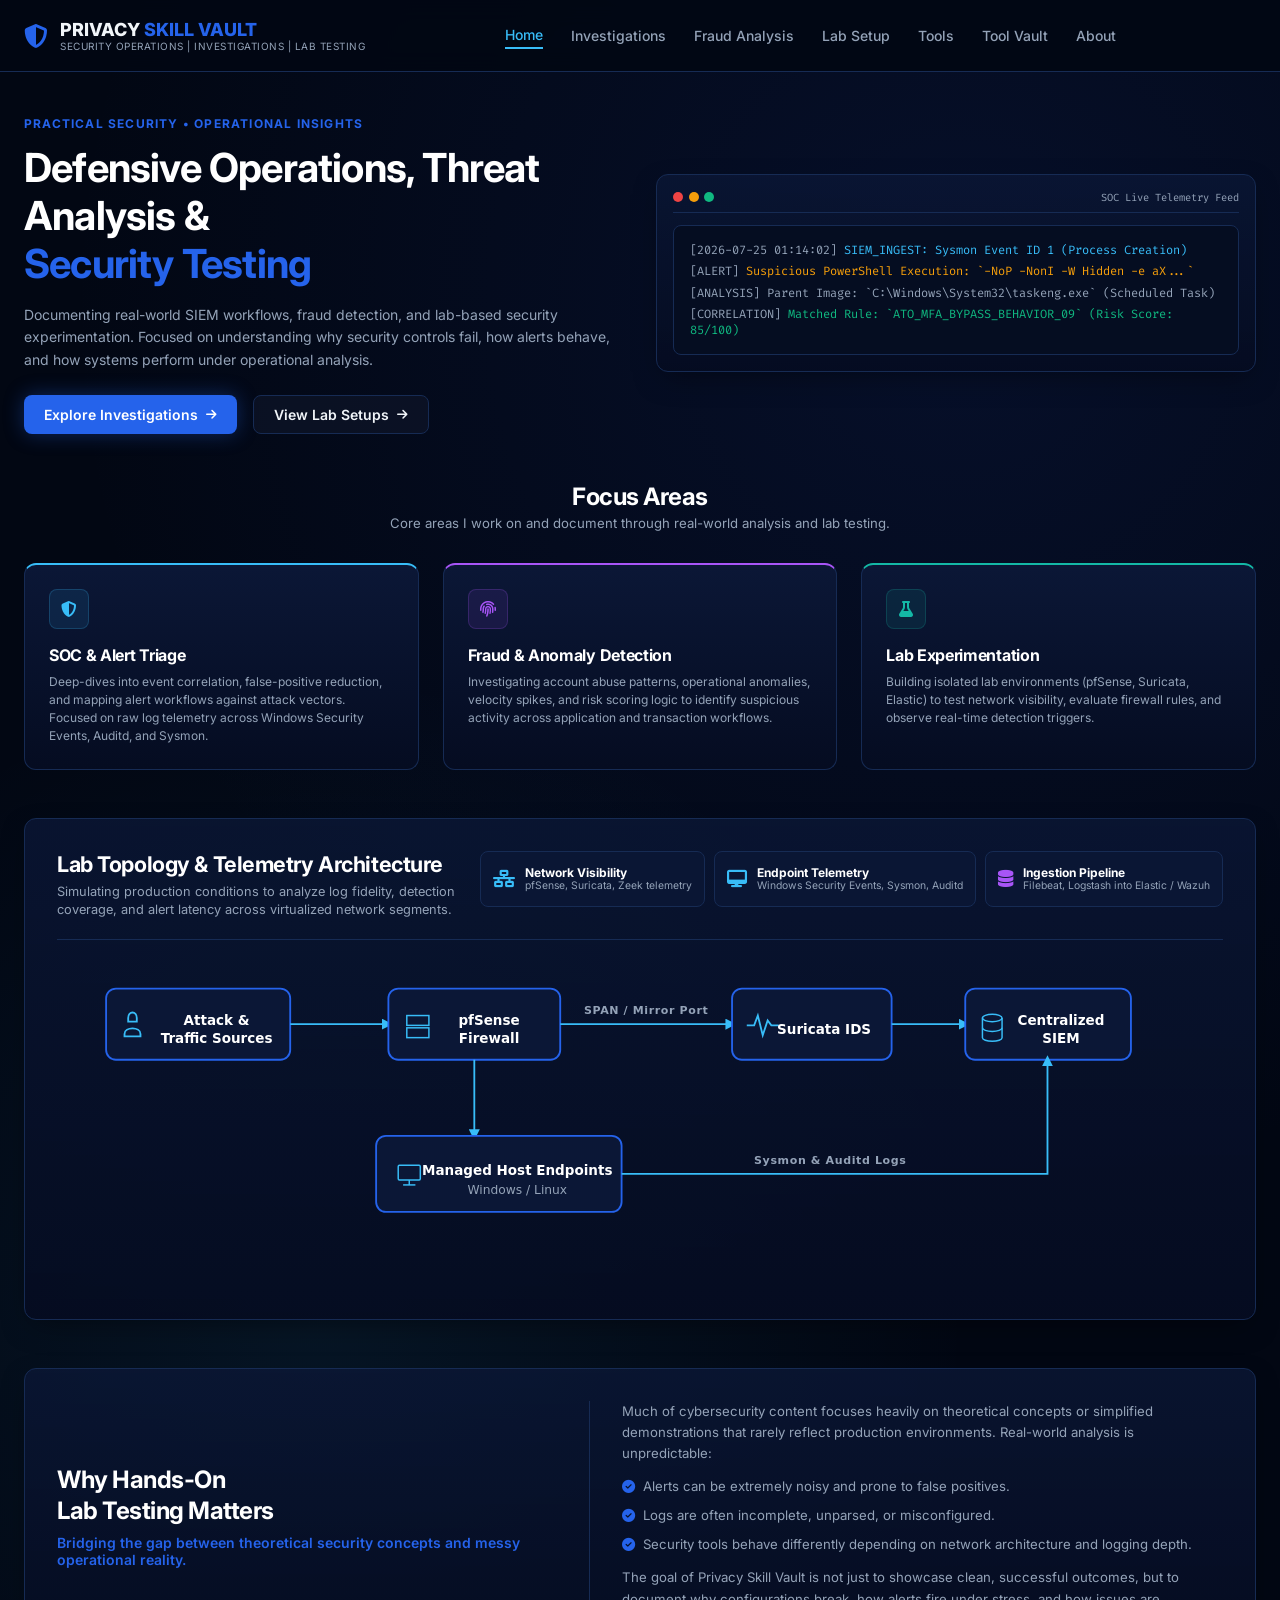
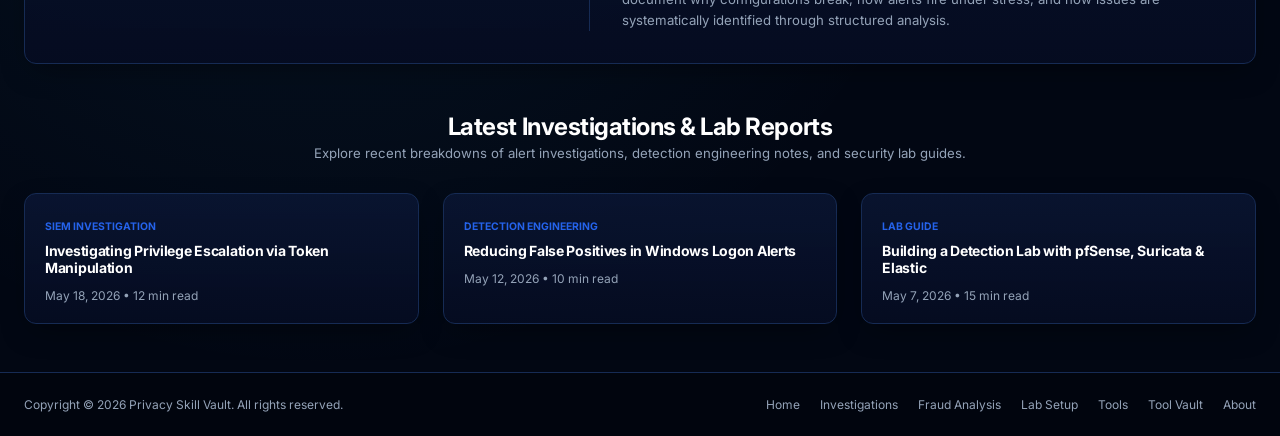
==== commit 07c9f726: "Refactor grid layout for operational methodology section" ====
--- a/index.html
+++ b/index.html
@@ -296,11 +296,13 @@
 
     <!-- 4. OPERATIONAL METHODOLOGY -->
     <section class="section-card space-y">
-      <div class="grid-2" style="align-items: center;">
+      <div style="display: grid; grid-template-columns: 1fr auto 1.2fr; gap: 2rem; align-items: center;">
         <div>
           <h2 style="font-size: 1.5rem; line-height: 1.3;">Why Hands-On<br/>Lab Testing Matters</h2>
           <p style="color: var(--accent-blue); font-size: 0.875rem; margin-top: 0.5rem; font-weight: 600;">Bridging the gap between theoretical security concepts and messy operational reality.</p>
         </div>
+        <!-- Vertical Divider Line -->
+<div style="width: 1px; background-color: var(--border-color); align-self: stretch;"></div>
         <div style="font-size: 0.825rem; color: var(--text-muted); line-height: 1.6;">
           <p>Much of cybersecurity content focuses heavily on theoretical concepts or simplified demonstrations that rarely reflect production environments. Real-world analysis is unpredictable:</p>
           <ul style="list-style: none; margin-top: 0.75rem; display: flex; flex-direction: column; gap: 0.5rem;">
--- a/assets/css/responsive.css
+++ b/assets/css/responsive.css
@@ -7,6 +7,11 @@
   .grid-2, .grid-3, .grid-4 { grid-template-columns: 1fr; }
   .flex-between { flex-direction: column; align-items: flex-start; gap: 1rem; }
   .navbar { padding: 0 1rem; }
+  
+  /* Force touch-scrolling specifically for mobile SVG diagrams */
+  .section-card { overflow: hidden !important; }
+  .section-card > div[style*="overflow-x"] { overflow-x: auto !important; -webkit-overflow-scrolling: touch; }
+  svg { min-width: 750px !important; }
 }
 
 html, body {
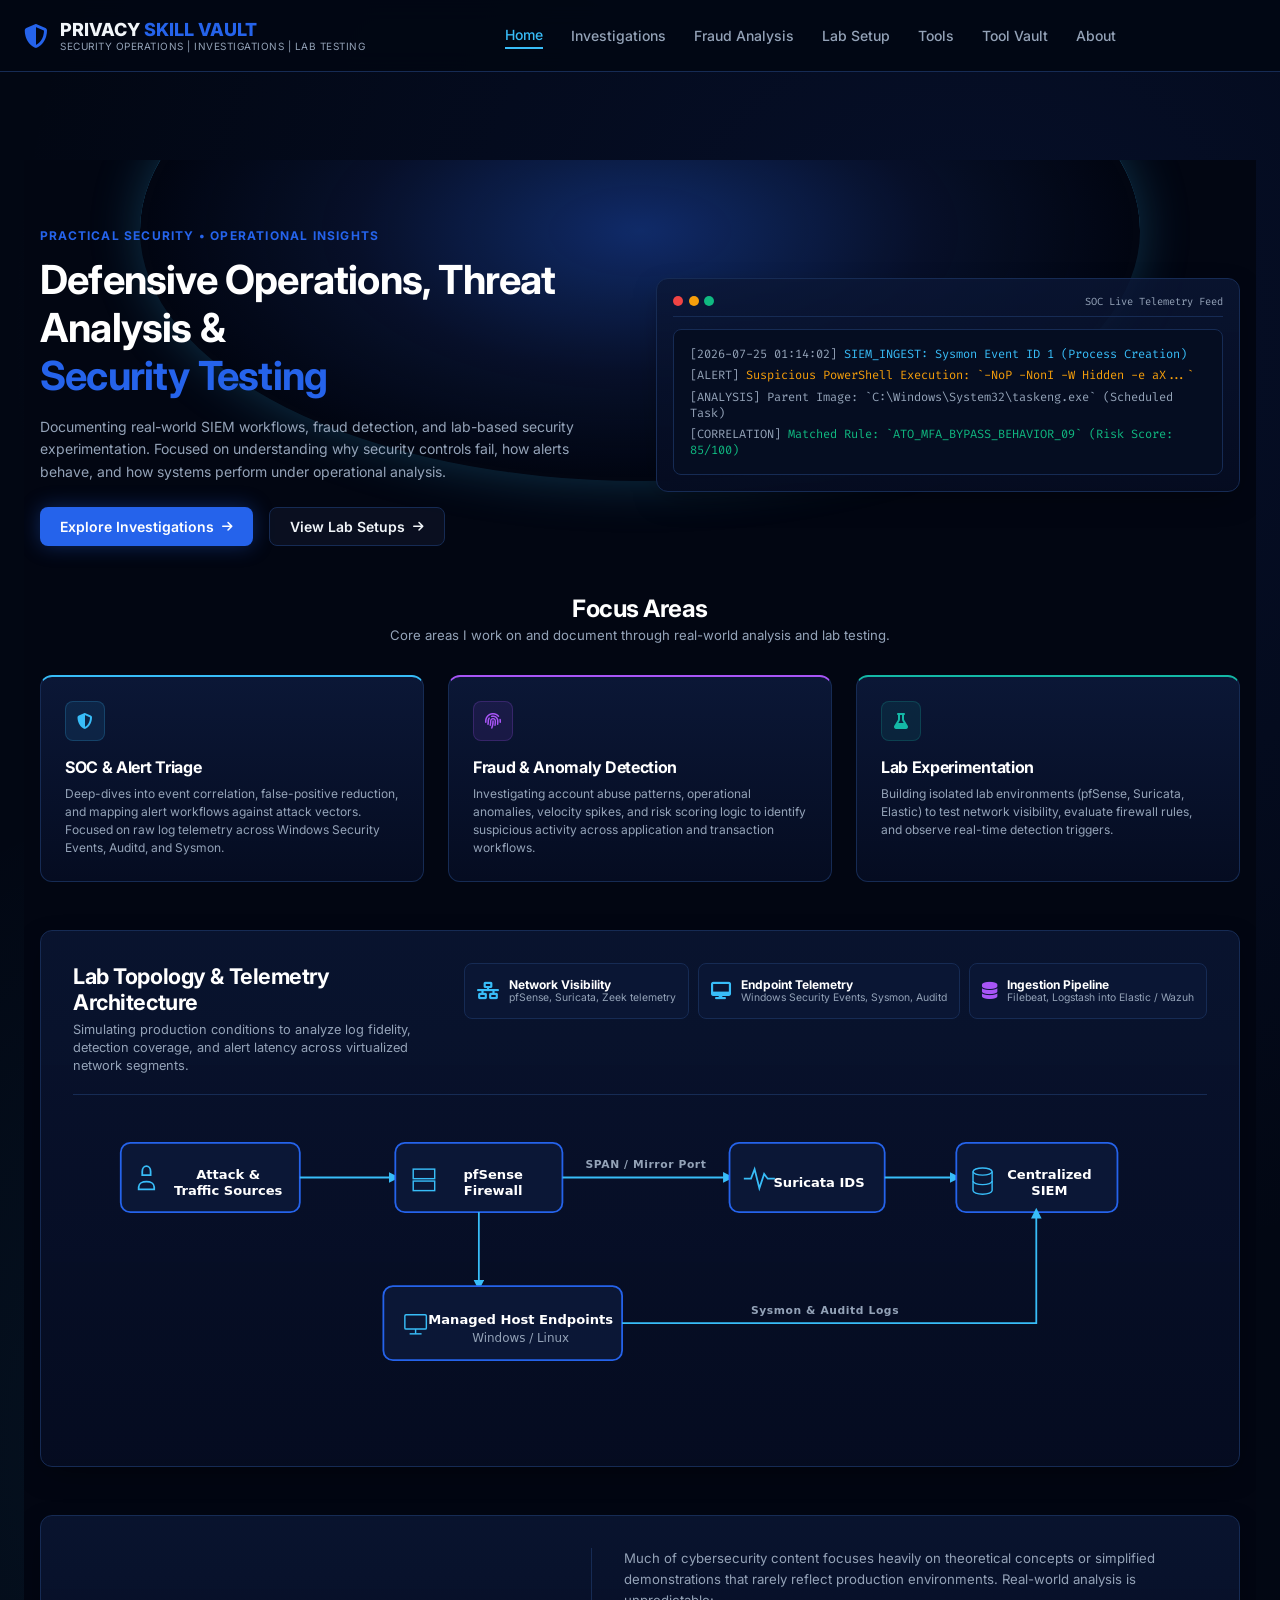
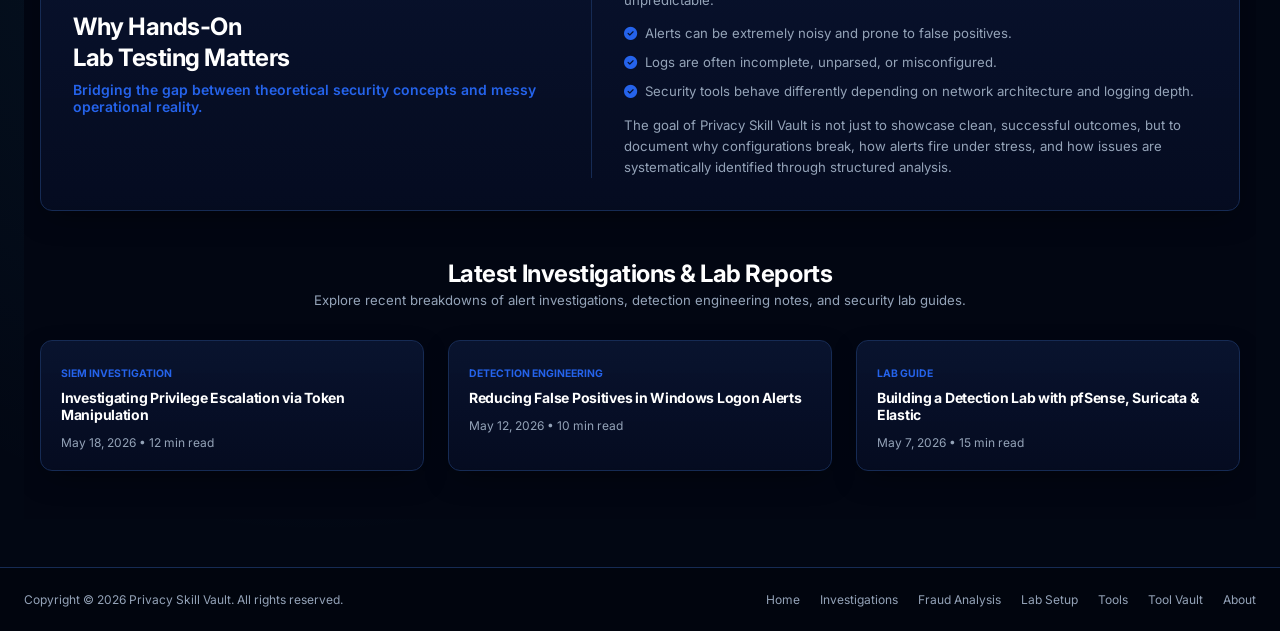
==== commit b95cc085: "Add hero section to index.html" ====
--- a/index.html
+++ b/index.html
@@ -51,6 +51,7 @@
   <main class="max-container" style="padding-top: 2.5rem; padding-bottom: 3rem;">
 
     <!-- 1. HERO SECTION -->
+    <section class="bg-arc-hero space-y" style="padding: 4rem 1rem 3rem 1rem;">
     <section>
       <div class="grid-2" style="align-items: center; gap: 2rem;">
         <div>
--- a/assets/css/style.css
+++ b/assets/css/style.css
@@ -120,3 +120,32 @@
   background-color: rgba(2, 5, 14, 0.9);
   padding: 1.5rem 0; font-size: 0.75rem; color: var(--text-muted);
 }
+
+
+/* SaaS Arc Glow Background */
+.bg-arc-hero {
+  position: relative;
+  background-color: #020612 !important;
+  overflow: hidden;
+}
+
+.bg-arc-hero::before {
+  content: '';
+  position: absolute;
+  top: -180px;
+  left: 50%;
+  transform: translateX(-50%);
+  width: 1000px;
+  height: 500px;
+  background: radial-gradient(ellipse at center, rgba(37, 99, 235, 0.4) 0%, rgba(30, 58, 138, 0.2) 40%, rgba(2, 6, 18, 0) 70%);
+  border-radius: 50%;
+  border-top: 1.5px solid rgba(56, 189, 248, 0.5);
+  box-shadow: 0 0 50px rgba(56, 189, 248, 0.25);
+  pointer-events: none;
+  z-index: 0;
+}
+
+.bg-arc-hero > * {
+  position: relative;
+  z-index: 1;
+}
--- a/assets/css/responsive.css
+++ b/assets/css/responsive.css
@@ -1,7 +1,9 @@
+/* BREAKPOINT: TABLETS & SMALL LAPTOPS (1024px and below) */
 @media (max-width: 1024px) {
   .grid-4 { grid-template-columns: repeat(2, 1fr); }
 }
 
+/* BREAKPOINT: MOBILE PHONES (768px and below) */
 @media (max-width: 768px) {
   .nav-links { display: none; }
   .grid-2, .grid-3, .grid-4 { grid-template-columns: 1fr; }
@@ -14,11 +16,13 @@
   svg { min-width: 750px !important; }
 }
 
+/* GLOBAL MOBILE SAFEGUARD */
 html, body {
   overflow-x: hidden;
   max-width: 100vw;
 }
 
+/* TOUCH-SCROLLABLE DIAGRAM ELEMENTS */
 svg {
   touch-action: pan-x pan-y;
   pointer-events: auto;
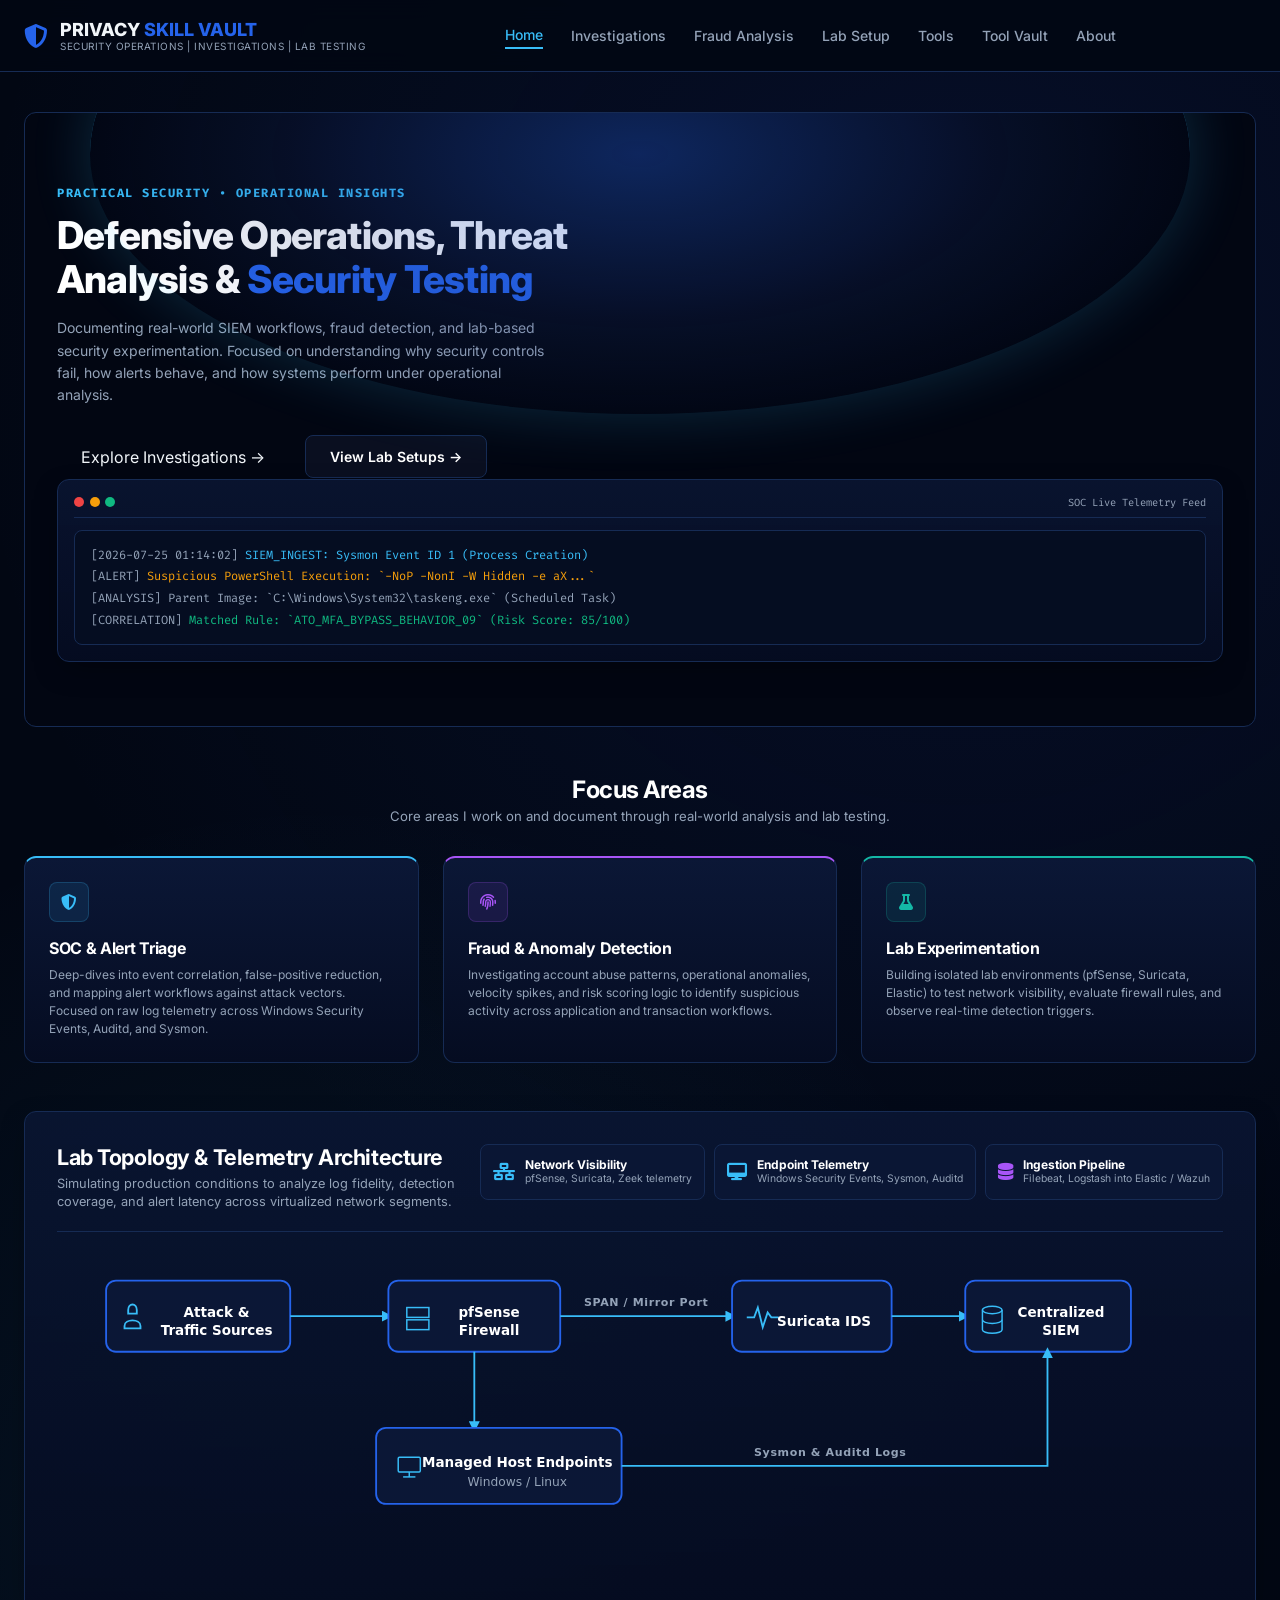
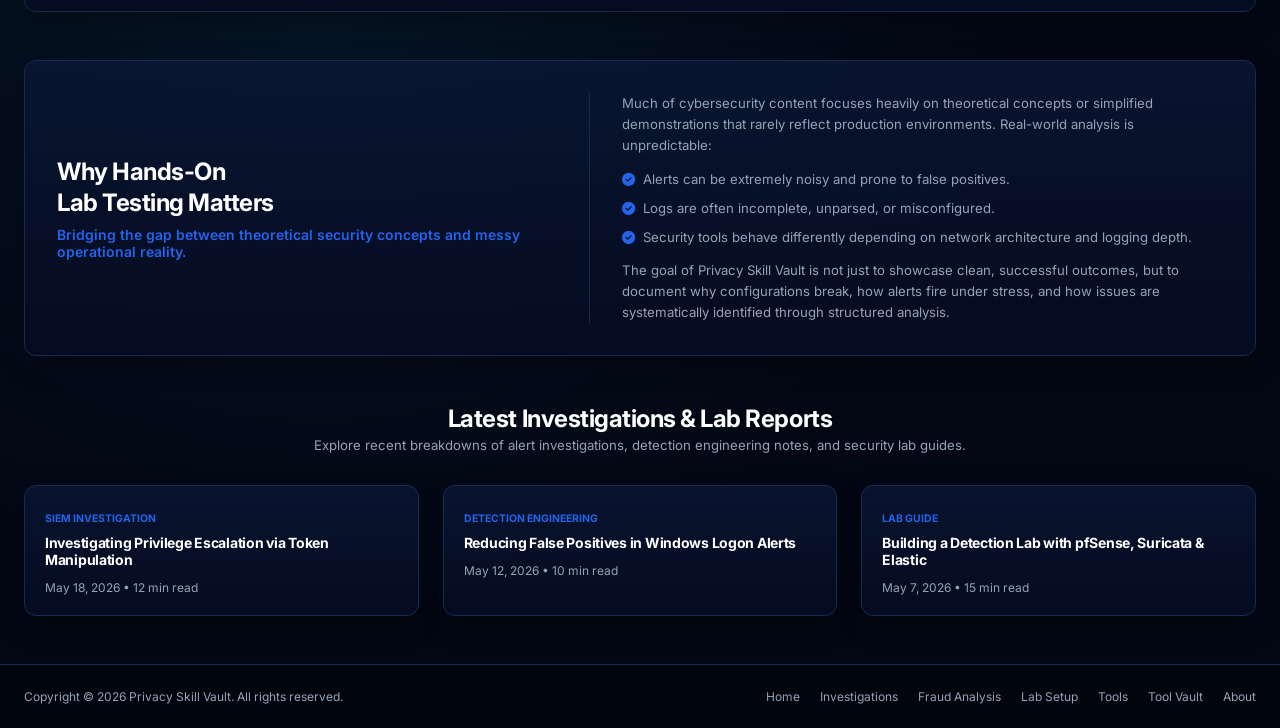
==== commit 303fb43d: "Refactor hero section for improved layout and design Updated the hero section with optimized spacing" ====
--- a/index.html
+++ b/index.html
@@ -51,28 +51,34 @@
   <main class="max-container" style="padding-top: 2.5rem; padding-bottom: 3rem;">
 
     <!-- 1. HERO SECTION -->
-    <section class="bg-arc-hero space-y" style="padding: 4rem 1rem 3rem 1rem;">
-    <section>
-      <div class="grid-2" style="align-items: center; gap: 2rem;">
-        <div>
-          <span style="font-size: 0.75rem; font-weight: 700; letter-spacing: 0.1em; color: var(--accent-blue); text-transform: uppercase;">
-            PRACTICAL SECURITY • OPERATIONAL INSIGHTS
-          </span>
-          <h1 style="font-size: 2.5rem; line-height: 1.2; margin-top: 0.75rem; margin-bottom: 1rem;">
-            Defensive Operations, Threat Analysis & <br/><span style="color: var(--accent-blue);">Security Testing</span>
-          </h1>
-          <p style="color: var(--text-muted); font-size: 0.875rem; line-height: 1.6; margin-bottom: 1.5rem;">
-            Documenting real-world SIEM workflows, fraud detection, and lab-based security experimentation. Focused on understanding why security controls fail, how alerts behave, and how systems perform under operational analysis.
-          </p>
-          <div style="display: flex; gap: 1rem;">
-            <a href="investigations.html" class="btn btn-primary">
-              Explore Investigations <i class="fa-solid fa-arrow-right" style="font-size: 0.75rem;"></i>
-            </a>
-            <a href="lab-setup.html" class="btn btn-secondary">
-              View Lab Setups <i class="fa-solid fa-arrow-right" style="font-size: 0.75rem;"></i>
-            </a>
-          </div>
-        </div>
+    <!-- HERO SECTION WITH OPTIMIZED SPACING -->
+    
+<section class="bg-arc-hero" style="padding: 4.5rem 2rem 4rem 2rem; margin-bottom: 2.5rem; border-radius: 12px; border: 1px solid var(--border-color);">
+  <div style="display: grid; grid-template-columns: 1.1fr 0.9fr; gap: 2.5rem; align-items: center; max-width: 1200px; margin: 0 auto;">
+    
+    <!-- Left Column: Typography & CTAs -->
+    <div style="display: flex; flex-direction: column; justify-content: center;">
+      <span style="color: var(--cyan-glow); font-family: var(--font-mono); font-size: 0.75rem; font-weight: 700; letter-spacing: 1.5px; text-transform: uppercase; margin-bottom: 0.75rem;">
+        PRACTICAL SECURITY • OPERATIONAL INSIGHTS
+      </span>
+      <h1 style="font-size: 2.4rem; font-weight: 800; line-height: 1.15; color: #ffffff; margin-bottom: 1rem;">
+        Defensive Operations, Threat Analysis &amp; <span style="color: var(--accent-blue);">Security Testing</span>
+      </h1>
+      <p style="color: var(--text-muted); font-size: 0.875rem; line-height: 1.6; margin-bottom: 1.75rem; max-width: 500px;">
+        Documenting real-world SIEM workflows, fraud detection, and lab-based security experimentation. Focused on understanding why security controls fail, how alerts behave, and how systems perform under operational analysis.
+      </p>
+      <div style="display: flex; gap: 1rem; align-items: center;">
+        <a href="investigations.html" class="psv-btn" style="width: auto; padding: 0.75rem 1.5rem;">Explore Investigations →</a>
+        <a href="lab-setup.html" style="background: rgba(15, 23, 42, 0.6); color: #fff; border: 1px solid var(--border-color); padding: 0.75rem 1.5rem; border-radius: 8px; font-weight: 600; font-size: 0.875rem; text-decoration: none;">View Lab Setups →</a>
+      </div>
+    </div>
+
+    <!-- Right Column: Terminal Widget (Position Fixed) -->
+    <div style="width: 100%;">
+      <!-- Terminal Window HTML -->
+    </div>
+
+  </div>
 
         <div class="section-card" style="padding: 1rem;">
           <div class="flex-between" style="border-bottom: 1px solid var(--border-color); padding-bottom: 0.5rem; margin-bottom: 0.75rem;">
--- a/assets/css/style.css
+++ b/assets/css/style.css
@@ -132,20 +132,15 @@
 .bg-arc-hero::before {
   content: '';
   position: absolute;
-  top: -180px;
+  top: -220px; /* Lifted up from -180px for cleaner contrast behind text */
   left: 50%;
   transform: translateX(-50%);
-  width: 1000px;
-  height: 500px;
-  background: radial-gradient(ellipse at center, rgba(37, 99, 235, 0.4) 0%, rgba(30, 58, 138, 0.2) 40%, rgba(2, 6, 18, 0) 70%);
+  width: 1100px;
+  height: 520px;
+  background: radial-gradient(ellipse at center, rgba(37, 99, 235, 0.35) 0%, rgba(30, 58, 138, 0.18) 45%, rgba(2, 6, 18, 0) 75%);
   border-radius: 50%;
-  border-top: 1.5px solid rgba(56, 189, 248, 0.5);
-  box-shadow: 0 0 50px rgba(56, 189, 248, 0.25);
+  border-top: 1.5px solid rgba(56, 189, 248, 0.45);
+  box-shadow: 0 0 60px rgba(56, 189, 248, 0.2);
   pointer-events: none;
   z-index: 0;
 }
-
-.bg-arc-hero > * {
-  position: relative;
-  z-index: 1;
-}
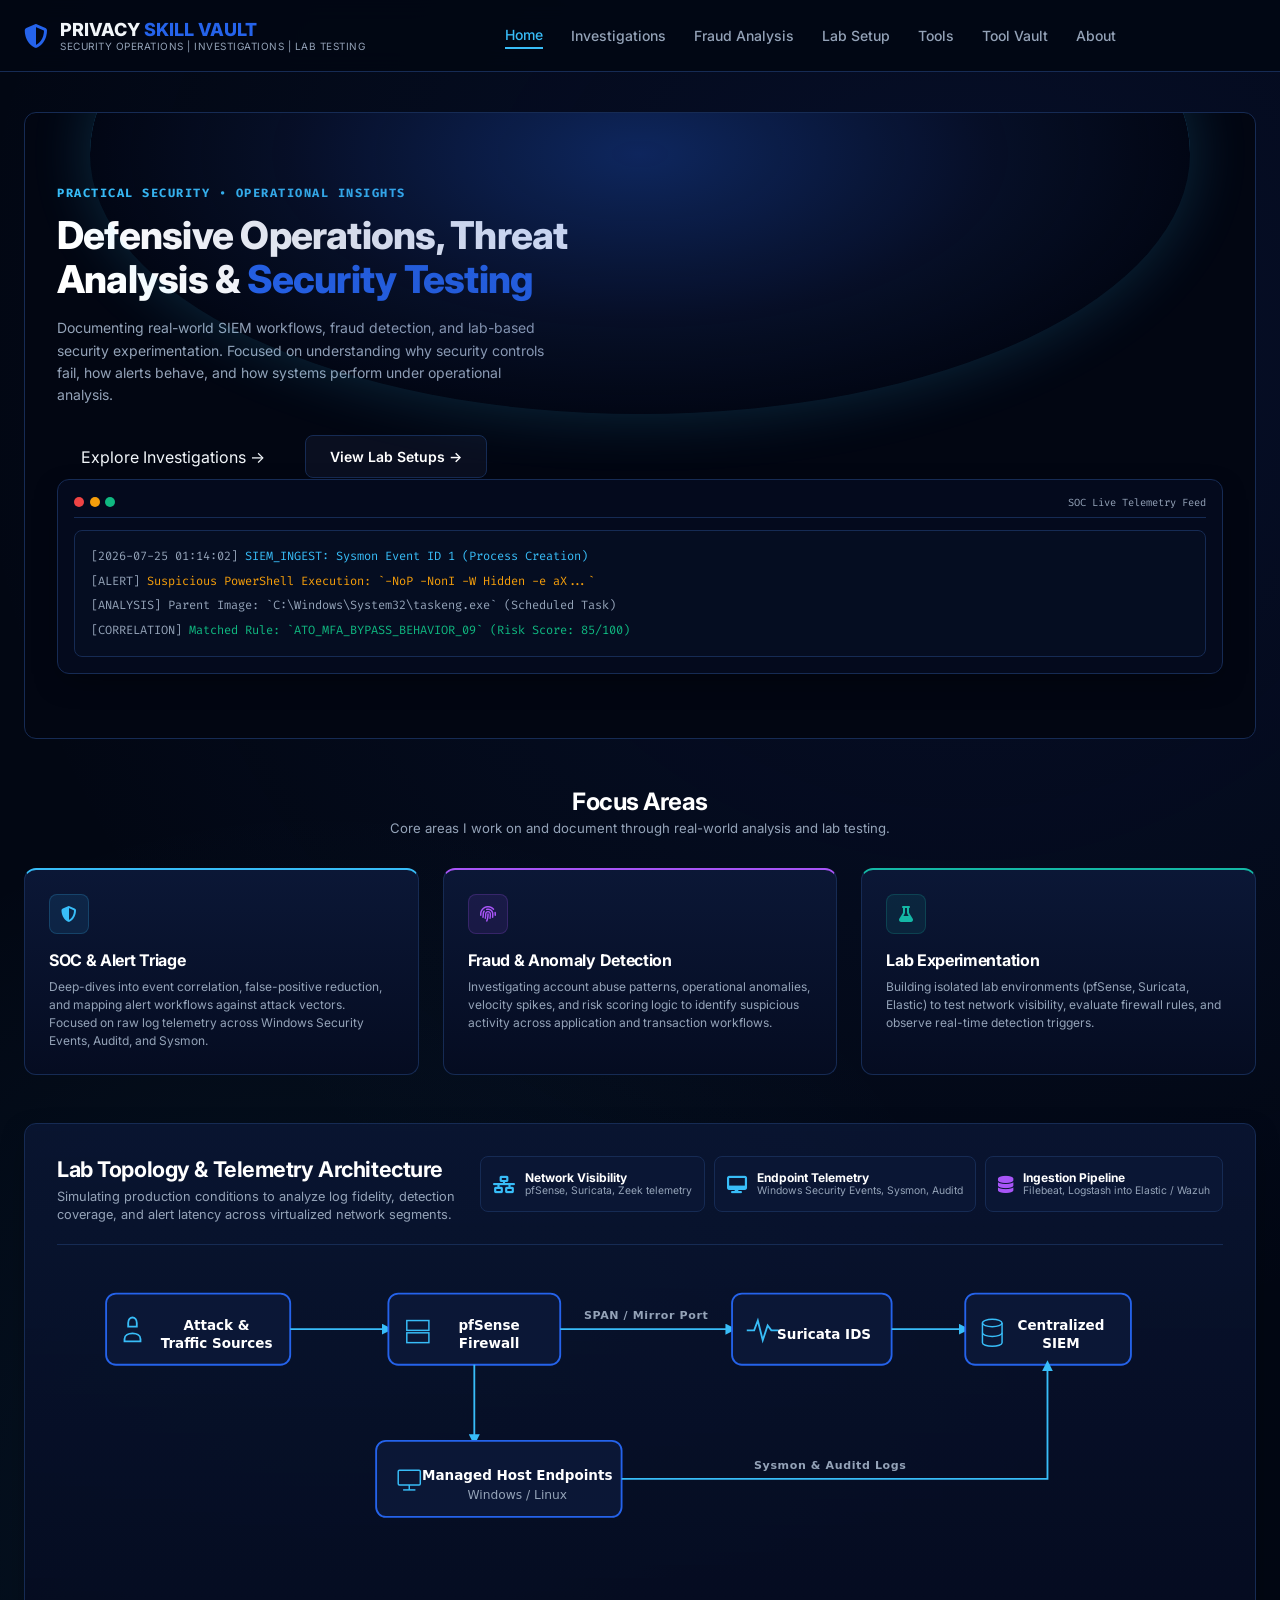
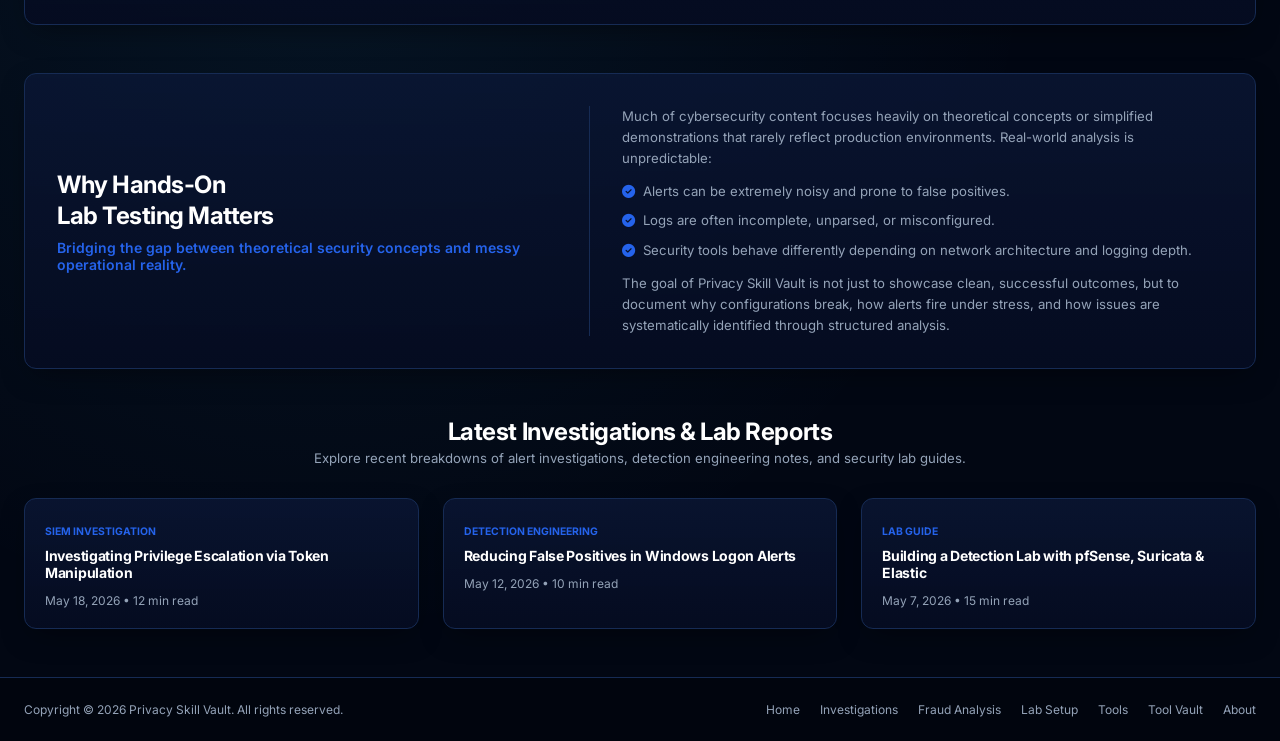
==== commit a5d86b5c: "Add right column for code terminal widget" ====
--- a/index.html
+++ b/index.html
@@ -80,23 +80,25 @@
 
   </div>
 
-        <div class="section-card" style="padding: 1rem;">
-          <div class="flex-between" style="border-bottom: 1px solid var(--border-color); padding-bottom: 0.5rem; margin-bottom: 0.75rem;">
-            <div style="display: flex; gap: 0.35rem;">
-              <span style="width: 10px; height: 10px; border-radius: 50%; background: #ef4444; display: inline-block;"></span>
-              <span style="width: 10px; height: 10px; border-radius: 50%; background: #f59e0b; display: inline-block;"></span>
-              <span style="width: 10px; height: 10px; border-radius: 50%; background: #10b981; display: inline-block;"></span>
-            </div>
-            <span class="mono-font" style="font-size: 0.65rem; color: var(--text-muted);">SOC Live Telemetry Feed</span>
-          </div>
-          <div class="code-container">
-            <p style="color: var(--cyan-glow);"><span style="color: var(--text-muted);">[2026-07-25 01:14:02]</span> SIEM_INGEST: Sysmon Event ID 1 (Process Creation)</p>
-            <p style="color: var(--amber-alert); margin-top: 0.35rem;"><span style="color: var(--text-muted);">[ALERT]</span> Suspicious PowerShell Execution: `-NoP -NonI -W Hidden -e aX...`</p>
-            <p style="color: var(--text-muted); margin-top: 0.35rem;"><span style="color: var(--text-muted);">[ANALYSIS]</span> Parent Image: `C:\Windows\System32\taskeng.exe` (Scheduled Task)</p>
-            <p style="color: var(--emerald-success); margin-top: 0.35rem;"><span style="color: var(--text-muted);">[CORRELATION]</span> Matched Rule: `ATO_MFA_BYPASS_BEHAVIOR_09` (Risk Score: 85/100)</p>
-          </div>
-        </div>
-      </div>
+<!-- Right Column: Code Terminal Widget -->
+<div style="width: 100%;">
+  <div class="section-card" style="padding: 1rem; background: rgba(5, 12, 33, 0.8); border: 1px solid var(--border-color); border-radius: 12px; box-shadow: var(--shadow-card);">
+    <div class="flex-between" style="border-bottom: 1px solid var(--border-color); padding-bottom: 0.5rem; margin-bottom: 0.75rem;">
+      <div style="display: flex; gap: 0.35rem;">
+        <span style="width: 10px; height: 10px; border-radius: 50%; background: #ef4444; display: inline-block;"></span>
+        <span style="width: 10px; height: 10px; border-radius: 50%; background: #f59e0b; display: inline-block;"></span>
+        <span style="width: 10px; height: 10px; border-radius: 50%; background: #10b981; display: inline-block;"></span>
+      </div>
+      <span class="mono-font" style="font-size: 0.65rem; color: var(--text-muted);">SOC Live Telemetry Feed</span>
+    </div>
+    <div class="code-container" style="font-family: var(--font-mono); font-size: 0.75rem; line-height: 1.6;">
+      <p style="color: var(--cyan-glow);"><span style="color: var(--text-muted);">[2026-07-25 01:14:02]</span> SIEM_INGEST: Sysmon Event ID 1 (Process Creation)</p>
+      <p style="color: var(--amber-alert); margin-top: 0.35rem;"><span style="color: var(--text-muted);">[ALERT]</span> Suspicious PowerShell Execution: `-NoP -NonI -W Hidden -e aX...`</p>
+      <p style="color: var(--text-muted); margin-top: 0.35rem;"><span style="color: var(--text-muted);">[ANALYSIS]</span> Parent Image: `C:\Windows\System32\taskeng.exe` (Scheduled Task)</p>
+      <p style="color: var(--emerald-success); margin-top: 0.35rem;"><span style="color: var(--text-muted);">[CORRELATION]</span> Matched Rule: `ATO_MFA_BYPASS_BEHAVIOR_09` (Risk Score: 85/100)</p>
+    </div>
+  </div>
+</div>
     </section>
 
     <!-- 2. FOCUS AREAS -->
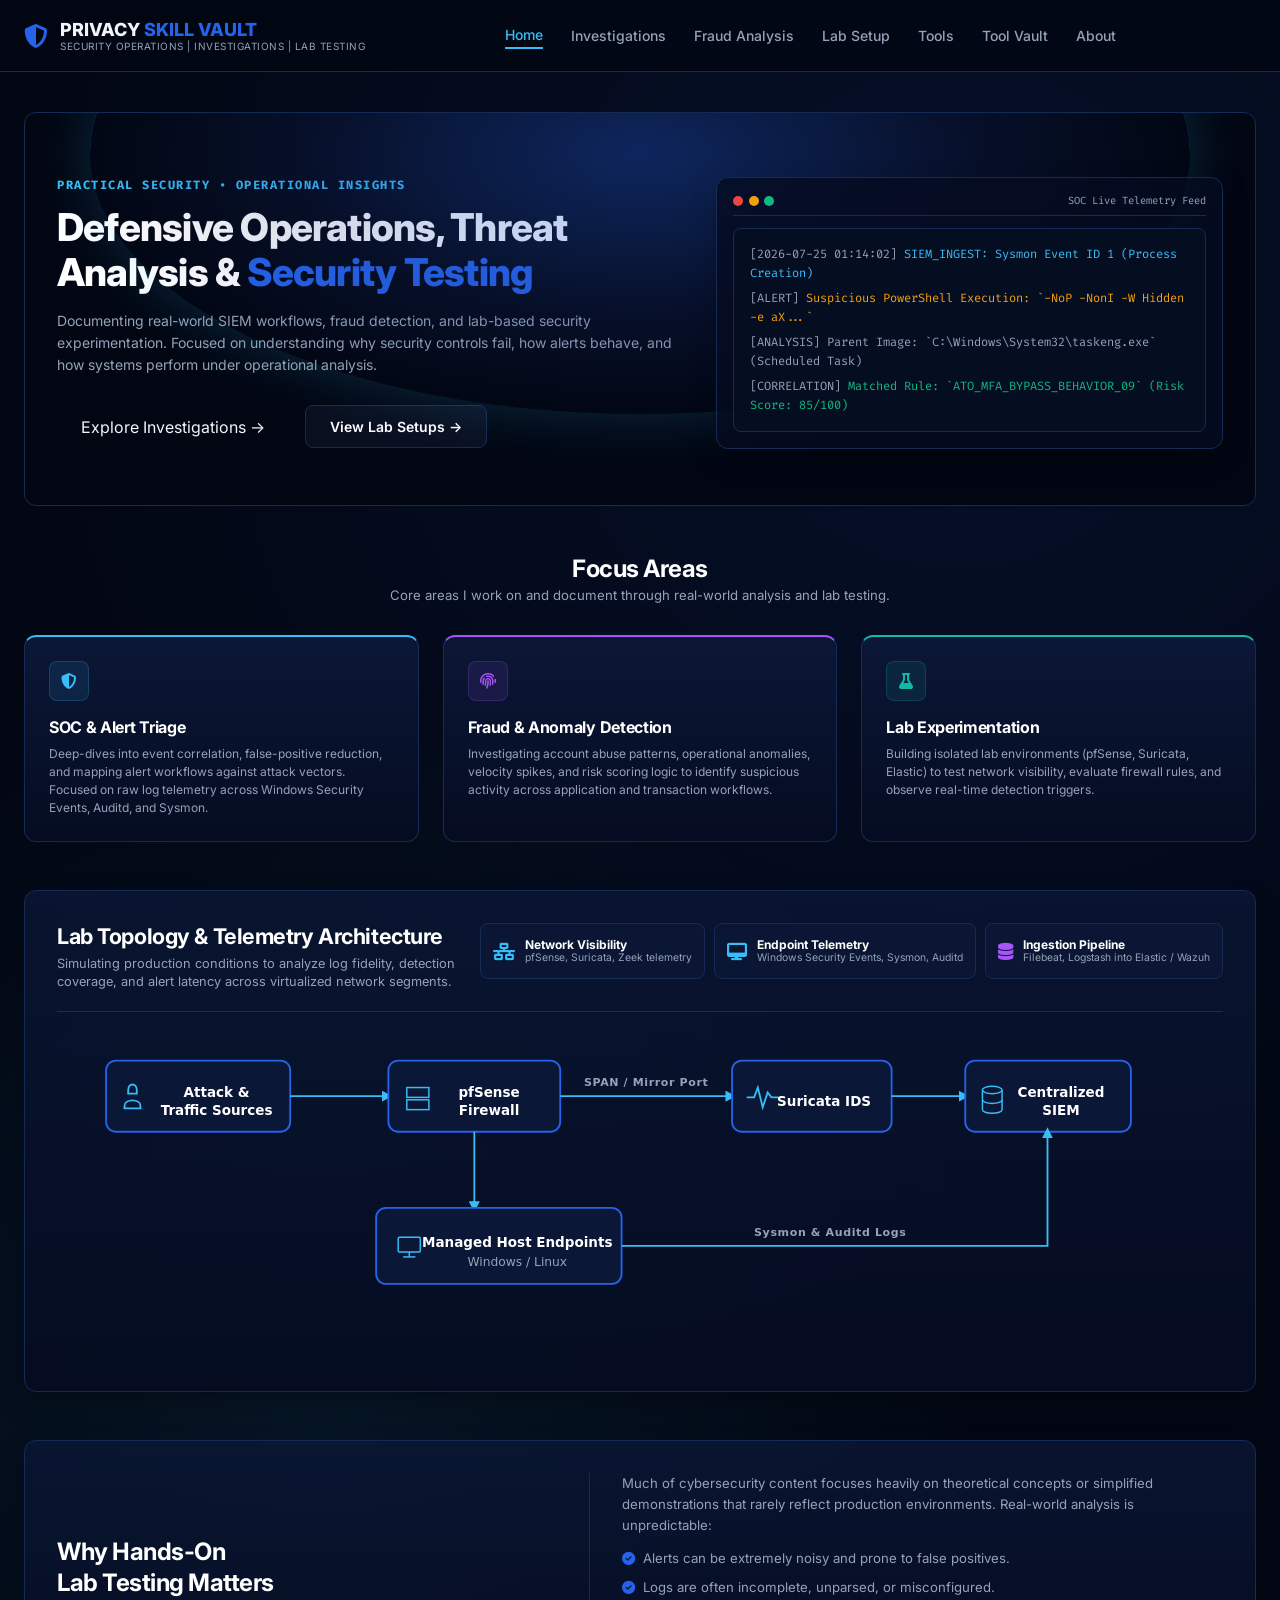
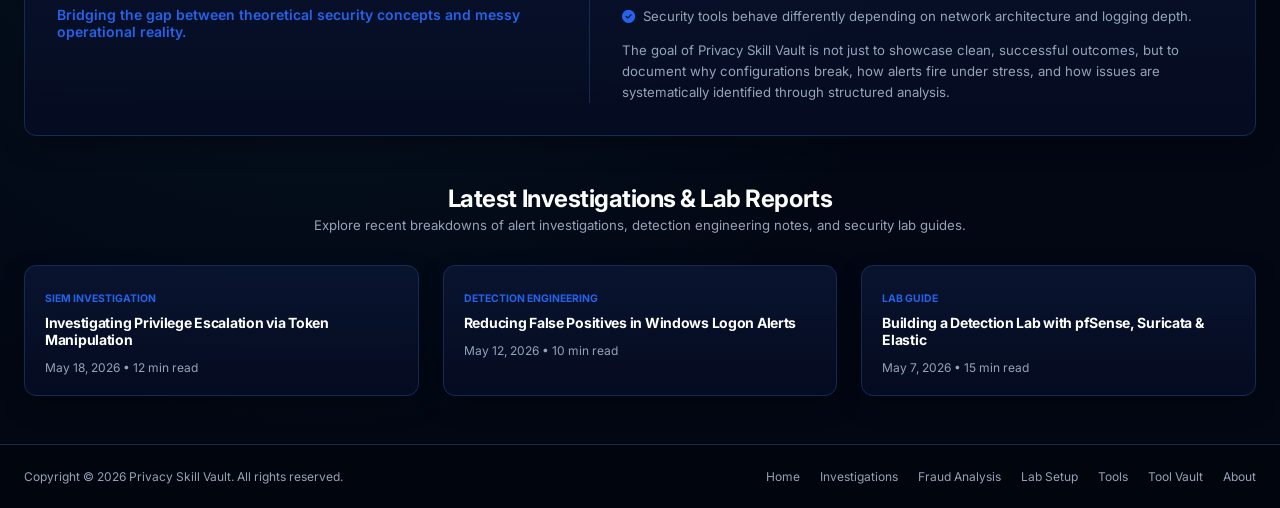
==== commit 73da4587: "Refactor hero section and replace terminal widget Updated hero section layout to use a 2-column grid" ====
--- a/index.html
+++ b/index.html
@@ -51,12 +51,13 @@
   <main class="max-container" style="padding-top: 2.5rem; padding-bottom: 3rem;">
 
     <!-- 1. HERO SECTION -->
-    <!-- HERO SECTION WITH OPTIMIZED SPACING -->
-    
-<section class="bg-arc-hero" style="padding: 4.5rem 2rem 4rem 2rem; margin-bottom: 2.5rem; border-radius: 12px; border: 1px solid var(--border-color);">
+    <!-- HERO SECTION WITH 2-COLUMN GRID -->
+<section class="bg-arc-hero" style="padding: 4rem 2rem 3.5rem 2rem; margin-bottom: 2.5rem; border-radius: 12px; border: 1px solid var(--border-color);">
+  
+  <!-- GRID CONTAINER FOR SIDE-BY-SIDE LAYOUT -->
   <div style="display: grid; grid-template-columns: 1.1fr 0.9fr; gap: 2.5rem; align-items: center; max-width: 1200px; margin: 0 auto;">
     
-    <!-- Left Column: Typography & CTAs -->
+    <!-- LEFT COLUMN: TEXT & BUTTONS -->
     <div style="display: flex; flex-direction: column; justify-content: center;">
       <span style="color: var(--cyan-glow); font-family: var(--font-mono); font-size: 0.75rem; font-weight: 700; letter-spacing: 1.5px; text-transform: uppercase; margin-bottom: 0.75rem;">
         PRACTICAL SECURITY • OPERATIONAL INSIGHTS
@@ -64,7 +65,7 @@
       <h1 style="font-size: 2.4rem; font-weight: 800; line-height: 1.15; color: #ffffff; margin-bottom: 1rem;">
         Defensive Operations, Threat Analysis &amp; <span style="color: var(--accent-blue);">Security Testing</span>
       </h1>
-      <p style="color: var(--text-muted); font-size: 0.875rem; line-height: 1.6; margin-bottom: 1.75rem; max-width: 500px;">
+      <p style="color: var(--text-muted); font-size: 0.875rem; line-height: 1.6; margin-bottom: 1.75rem;">
         Documenting real-world SIEM workflows, fraud detection, and lab-based security experimentation. Focused on understanding why security controls fail, how alerts behave, and how systems perform under operational analysis.
       </p>
       <div style="display: flex; gap: 1rem; align-items: center;">
@@ -73,33 +74,28 @@
       </div>
     </div>
 
-    <!-- Right Column: Terminal Widget (Position Fixed) -->
+    <!-- RIGHT COLUMN: TELEMETRY WIDGET -->
     <div style="width: 100%;">
-      <!-- Terminal Window HTML -->
+      <div class="section-card" style="padding: 1rem; background: rgba(5, 12, 33, 0.8); border: 1px solid var(--border-color); border-radius: 12px; box-shadow: var(--shadow-card);">
+        <div class="flex-between" style="border-bottom: 1px solid var(--border-color); padding-bottom: 0.5rem; margin-bottom: 0.75rem;">
+          <div style="display: flex; gap: 0.35rem;">
+            <span style="width: 10px; height: 10px; border-radius: 50%; background: #ef4444; display: inline-block;"></span>
+            <span style="width: 10px; height: 10px; border-radius: 50%; background: #f59e0b; display: inline-block;"></span>
+            <span style="width: 10px; height: 10px; border-radius: 50%; background: #10b981; display: inline-block;"></span>
+          </div>
+          <span class="mono-font" style="font-size: 0.65rem; color: var(--text-muted);">SOC Live Telemetry Feed</span>
+        </div>
+        <div class="code-container" style="font-family: var(--font-mono); font-size: 0.75rem; line-height: 1.6;">
+          <p style="color: var(--cyan-glow);"><span style="color: var(--text-muted);">[2026-07-25 01:14:02]</span> SIEM_INGEST: Sysmon Event ID 1 (Process Creation)</p>
+          <p style="color: var(--amber-alert); margin-top: 0.35rem;"><span style="color: var(--text-muted);">[ALERT]</span> Suspicious PowerShell Execution: `-NoP -NonI -W Hidden -e aX...`</p>
+          <p style="color: var(--text-muted); margin-top: 0.35rem;"><span style="color: var(--text-muted);">[ANALYSIS]</span> Parent Image: `C:\Windows\System32\taskeng.exe` (Scheduled Task)</p>
+          <p style="color: var(--emerald-success); margin-top: 0.35rem;"><span style="color: var(--text-muted);">[CORRELATION]</span> Matched Rule: `ATO_MFA_BYPASS_BEHAVIOR_09` (Risk Score: 85/100)</p>
+        </div>
+      </div>
     </div>
 
   </div>
-
-<!-- Right Column: Code Terminal Widget -->
-<div style="width: 100%;">
-  <div class="section-card" style="padding: 1rem; background: rgba(5, 12, 33, 0.8); border: 1px solid var(--border-color); border-radius: 12px; box-shadow: var(--shadow-card);">
-    <div class="flex-between" style="border-bottom: 1px solid var(--border-color); padding-bottom: 0.5rem; margin-bottom: 0.75rem;">
-      <div style="display: flex; gap: 0.35rem;">
-        <span style="width: 10px; height: 10px; border-radius: 50%; background: #ef4444; display: inline-block;"></span>
-        <span style="width: 10px; height: 10px; border-radius: 50%; background: #f59e0b; display: inline-block;"></span>
-        <span style="width: 10px; height: 10px; border-radius: 50%; background: #10b981; display: inline-block;"></span>
-      </div>
-      <span class="mono-font" style="font-size: 0.65rem; color: var(--text-muted);">SOC Live Telemetry Feed</span>
-    </div>
-    <div class="code-container" style="font-family: var(--font-mono); font-size: 0.75rem; line-height: 1.6;">
-      <p style="color: var(--cyan-glow);"><span style="color: var(--text-muted);">[2026-07-25 01:14:02]</span> SIEM_INGEST: Sysmon Event ID 1 (Process Creation)</p>
-      <p style="color: var(--amber-alert); margin-top: 0.35rem;"><span style="color: var(--text-muted);">[ALERT]</span> Suspicious PowerShell Execution: `-NoP -NonI -W Hidden -e aX...`</p>
-      <p style="color: var(--text-muted); margin-top: 0.35rem;"><span style="color: var(--text-muted);">[ANALYSIS]</span> Parent Image: `C:\Windows\System32\taskeng.exe` (Scheduled Task)</p>
-      <p style="color: var(--emerald-success); margin-top: 0.35rem;"><span style="color: var(--text-muted);">[CORRELATION]</span> Matched Rule: `ATO_MFA_BYPASS_BEHAVIOR_09` (Risk Score: 85/100)</p>
-    </div>
-  </div>
-</div>
-    </section>
+</section>
 
     <!-- 2. FOCUS AREAS -->
     <section class="space-y">
